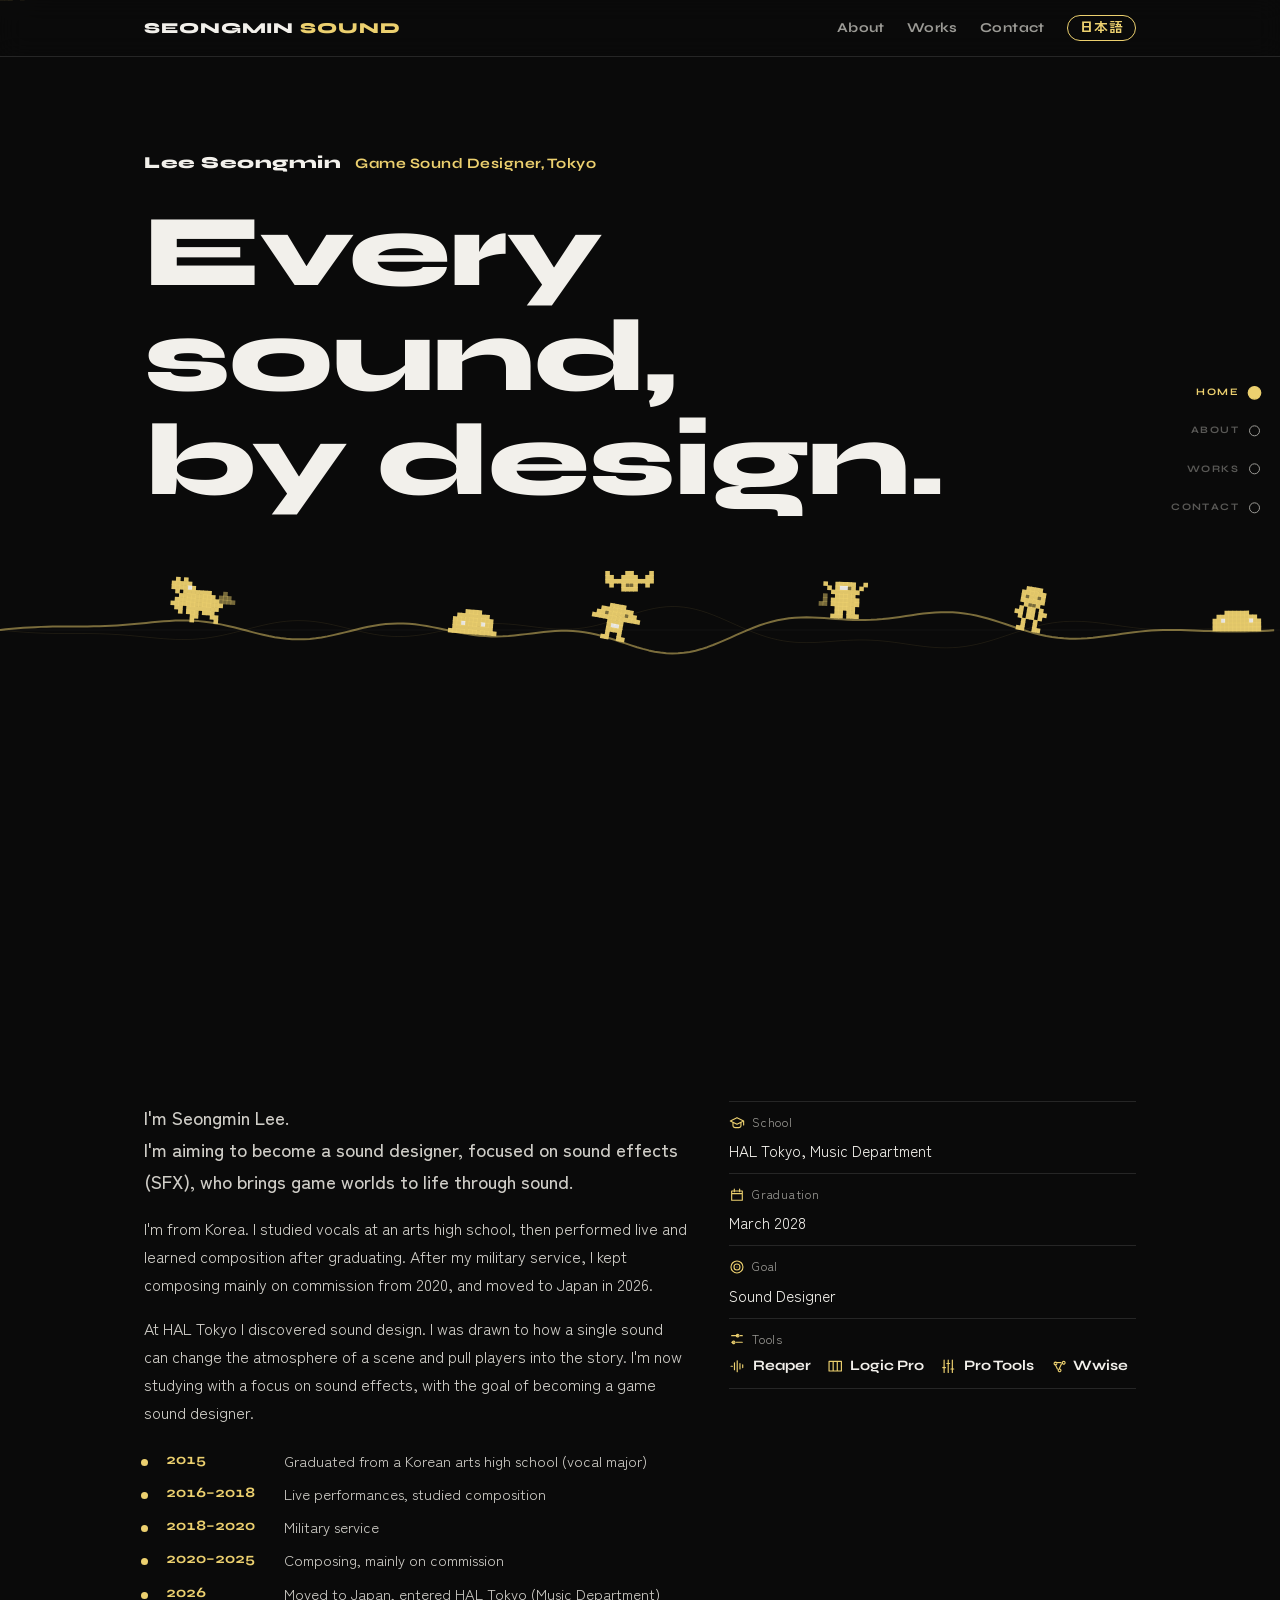
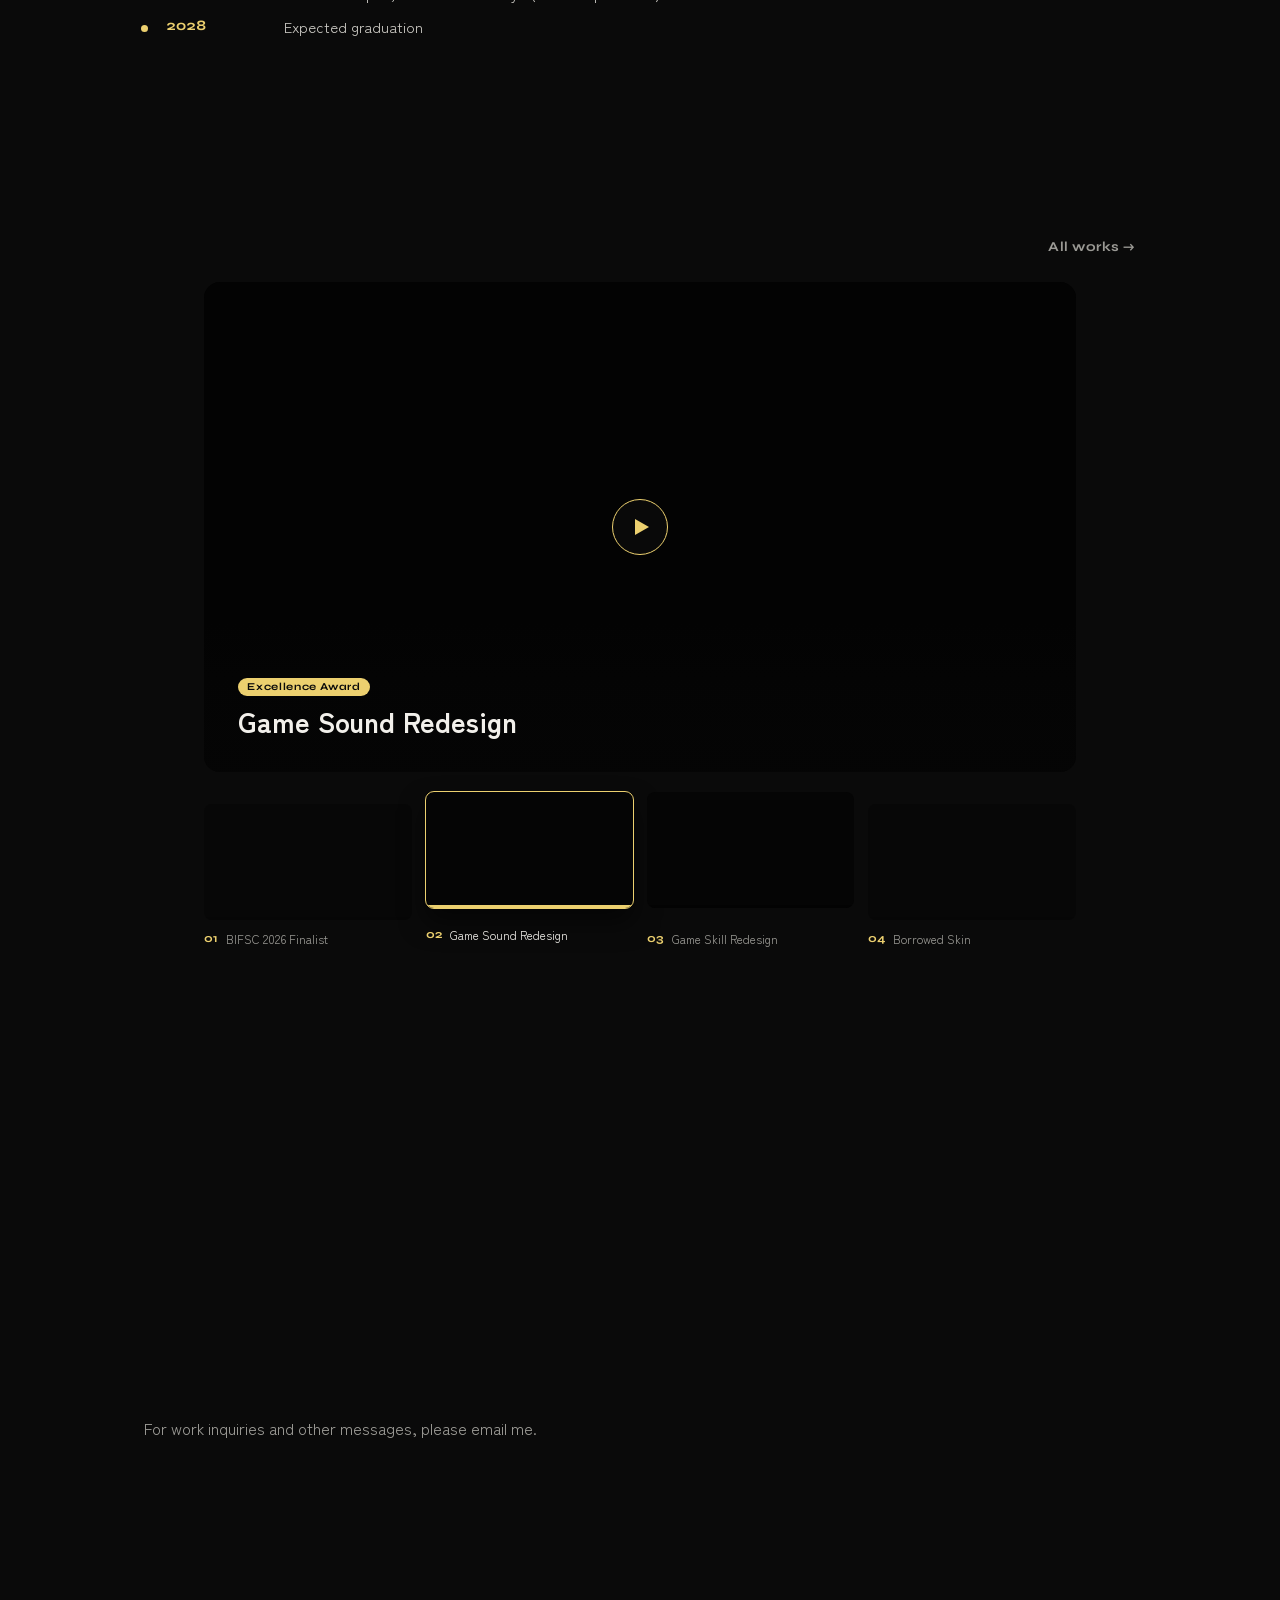
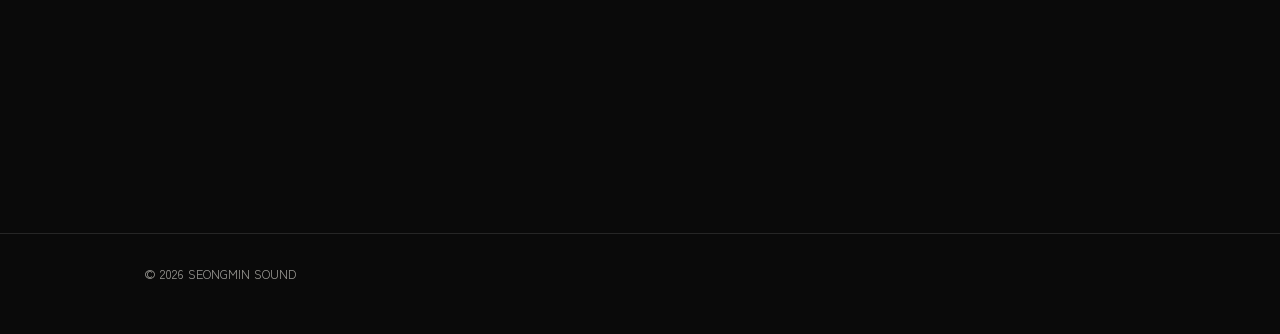
==== en/index.html @ e751c748 "Add production notes section to work popup (CAPCOM sample) Co-Authored-By: Claude Sonnet 5.5 <norepl" ====
<!DOCTYPE html>
<html lang="en">
<head>
  <meta charset="UTF-8">
  <meta name="viewport" content="width=device-width, initial-scale=1">
  <title>SEONGMIN SOUND | Game Sound Designer</title>
  <meta name="description" content="Portfolio of Seongmin Lee, an aspiring game sound designer in Tokyo. Sound design work centered on sound effects (SFX).">
  <meta name="theme-color" content="#0a0a0a">
  <link rel="canonical" href="https://somoks1.github.io/en/">
  <link rel="alternate" hreflang="ja" href="https://somoks1.github.io/">
  <link rel="alternate" hreflang="en" href="https://somoks1.github.io/en/">
  <meta property="og:type" content="website">
  <meta property="og:title" content="SEONGMIN SOUND | Game Sound Designer">
  <meta property="og:description" content="Every sound, by design. A portfolio of game sound design work centered on SFX.">
  <meta property="og:url" content="https://somoks1.github.io/en/">
  <link rel="icon" href="data:image/svg+xml,%3Csvg xmlns='http://www.w3.org/2000/svg' viewBox='0 0 32 32'%3E%3Crect width='32' height='32' rx='6' fill='%230a0a0a'/%3E%3Cpath d='M6 16h2M11 10v12M16 6v20M21 11v10M26 14v4' stroke='%23ecd06f' stroke-width='2.4' stroke-linecap='round'/%3E%3C/svg%3E">
  <link rel="preconnect" href="https://fonts.googleapis.com">
  <link rel="preconnect" href="https://fonts.gstatic.com" crossorigin>
  <link rel="stylesheet" href="https://fonts.googleapis.com/css2?family=Syne:wght@700;800&family=Zen+Kaku+Gothic+New:wght@400;500;700;900&display=swap">
  <link rel="stylesheet" href="../assets/css/style.css?v=20261013x">
</head>
<body>
  <canvas class="bg-wave" id="bg-wave" aria-hidden="true" style="position:fixed;top:0;left:0;width:100%;height:100%;z-index:0;pointer-events:none"></canvas>
  <header class="site-header">
    <div class="wrap header-inner">
      <a class="logo" href="#top">SEONGMIN <span>SOUND</span></a>
      <nav class="nav" aria-label="Main menu">
        <a href="#about">About</a>
        <a href="#works">Works</a>
        <a href="#contact">Contact</a>
        <a class="lang-switch" href="../" hreflang="ja" lang="ja">日本語</a>
      </nav>
    </div>
  </header>

  <main id="top">
    <section class="hero">
      <div class="wrap hero-inner">
        <p class="eyebrow">Lee Seongmin<span>Game Sound Designer, Tokyo</span></p>
        <h1 lang="en">Every sound,<br>by design.</h1>
      </div>
    </section>

    <div class="anchor" id="about"></div>
    <section class="section">
      <div class="wrap">
        <h2 class="section-title">About<span>Profile</span></h2>
        <div class="about">
          <div class="about-text">
            <p class="about-lead">I'm Seongmin Lee.<br>I'm aiming to become a sound designer, focused on sound effects (SFX), who brings game worlds to life through sound.</p>
            <p>I'm from Korea. I studied vocals at an arts high school, then performed live and learned composition after graduating. After my military service, I kept composing mainly on commission from 2020, and moved to Japan in 2026.</p>
            <p>At HAL Tokyo I discovered sound design. I was drawn to how a single sound can change the atmosphere of a scene and pull players into the story. I'm now studying with a focus on sound effects, with the goal of becoming a game sound designer.</p>
            <ol class="timeline" aria-label="Background">
              <li><span class="tl-year">2015</span><span class="tl-text">Graduated from a Korean arts high school (vocal major)</span></li>
              <li><span class="tl-year">2016–2018</span><span class="tl-text">Live performances, studied composition</span></li>
              <li><span class="tl-year">2018–2020</span><span class="tl-text">Military service</span></li>
              <li><span class="tl-year">2020–2025</span><span class="tl-text">Composing, mainly on commission</span></li>
              <li><span class="tl-year">2026</span><span class="tl-text">Moved to Japan, entered HAL Tokyo (Music Department)</span></li>
              <li><span class="tl-year">2028</span><span class="tl-text">Expected graduation</span></li>
            </ol>
          </div>
          <dl class="facts">
            <div><dt data-icon="school">School</dt><dd>HAL Tokyo, Music Department</dd></div>
            <div><dt data-icon="calendar">Graduation</dt><dd>March 2028</dd></div>
            <div><dt data-icon="goal">Goal</dt><dd>Sound Designer</dd></div>
            <div id="tools-row" hidden><dt data-icon="tools">Tools</dt><dd><ul class="tool-list" id="tool-list"></ul></dd></div>
          </dl>
        </div>
      </div>
    </section>

    <div class="anchor" id="works"></div>
    <section class="section">
      <div class="wrap">
        <div class="section-head">
          <h2 class="section-title">Works<span>Selected projects</span></h2>
          <a class="all-link" href="works/">All works <span aria-hidden="true">→</span></a>
        </div>
        <div class="grid" id="works-grid"></div>
        <noscript><p class="empty">Please enable JavaScript to view the works.</p></noscript>
      </div>
    </section>

    <div class="anchor" id="contact"></div>
    <section class="section">
      <div class="wrap">
        <h2 class="section-title">Contact<span>Get in touch</span></h2>
        <p class="contact-lead">For work inquiries and other messages, please email me.</p>
        <p class="contact-mail"><a id="contact-mail" href="mailto:leeseongmin1996@gmail.com">leeseongmin1996@gmail.com</a></p>
        <ul class="link-list" id="contact-links"></ul>
      </div>
    </section>
  </main>

  <footer class="site-footer">
    <div class="wrap">&copy; <span id="year">2026</span> SEONGMIN SOUND</div>
  </footer>

  <script src="../data/site.js?v=20261013x" defer></script>
  <script src="../data/works.js?v=20261013x" defer></script>
  <script src="../assets/js/wave-bg.js?v=20261013x" defer></script>
  <script src="../assets/js/main.js?v=20261013x" defer></script>
  <script src="../assets/js/pages.js?v=20261013x" defer></script>
</body>
</html>
---- assets/css/style.css ----
:root {
  --bg: #0a0a0a;
  --surface: #131313;
  --surface-2: #1a1a1a;
  --line: #262626;
  --text: #f2f0eb;
  --muted: #9b9a95;
  --body: #cfcdc7;
  --accent: #ecd06f;
  --peak: #d14836;
  --radius: 6px;
  --maxw: 1040px;
  --font-body: "Zen Kaku Gothic New", -apple-system, BlinkMacSystemFont, "Hiragino Sans", "Hiragino Kaku Gothic ProN",
    "Yu Gothic", "Noto Sans JP", "Segoe UI", sans-serif;
  --font-display: "Syne", "Zen Kaku Gothic New", -apple-system, "Hiragino Sans", "Yu Gothic", sans-serif;
}

* { box-sizing: border-box; margin: 0; padding: 0; }

html { scroll-behavior: smooth; scroll-padding-top: 56px; }

body {
  background: var(--bg);
  color: var(--text);
  font-family: var(--font-body);
  font-weight: 400;
  line-height: 1.85;
  -webkit-font-smoothing: antialiased;
}

/* 日本語の改行: 文節(<wbr>)の位置でだけ折り返し、単語の途中で切れないようにする */
main p, main dd, main dt, main li, main h2 { word-break: keep-all; overflow-wrap: anywhere; line-break: strict; text-wrap: pretty; }
/* JSで後から入る作品・受賞の文章は、対応ブラウザでは文節単位で自動改行 */
.card-desc, .card-title, .card-meta, .modal-text, .modal-title, .award-title, .award-detail, .modal-facts dd { word-break: normal; word-break: auto-phrase; }

a { color: var(--accent); text-decoration: none; }
a:hover { text-decoration: underline; text-underline-offset: 4px; }
a:focus-visible, button:focus-visible { outline: 2px solid var(--accent); outline-offset: 3px; border-radius: 4px; }

.wrap { max-width: var(--maxw); margin: 0 auto; padding: 0 24px; }

/* ---------- Header ---------- */
.site-header {
  position: sticky; top: 0; z-index: 10;
  background: rgba(10, 10, 10, 0.8);
  backdrop-filter: blur(12px);
  -webkit-backdrop-filter: blur(12px);
  border-bottom: 1px solid var(--line);
}
.header-inner { display: flex; align-items: center; justify-content: space-between; flex-wrap: wrap; gap: 0 16px; min-height: 56px; padding-top: 6px; padding-bottom: 6px; }
.logo { white-space: nowrap; flex-shrink: 0; font-family: var(--font-display); color: var(--text); font-weight: 800; letter-spacing: 0.06em; font-size: 0.95rem; }
.logo span { color: var(--accent); }
.logo:hover { text-decoration: none; }
.nav { display: flex; gap: 22px; white-space: nowrap; }
.nav a { color: var(--muted); font-family: var(--font-display); font-weight: 700; font-size: 0.85rem; letter-spacing: 0.03em; }
.nav a:hover { color: var(--text); text-decoration: none; }

/* ---------- Hero ---------- */
/* 波形はページ全体の固定背景(assets/js/wave-bg.js)。前面のコンテンツは z-index で上に重ねる */
.bg-wave { position: fixed; inset: 0; width: 100%; height: 100%; display: block; z-index: 0; pointer-events: none; }
main, .site-footer { position: relative; z-index: 1; }
.hero { display: flex; flex-direction: column; min-height: calc(100svh - 56px); padding: clamp(48px, 10vh, 104px) 0 48px; }
.hero-inner { display: flex; flex-direction: column; flex: 1; width: 100%; }
.eyebrow {
  display: flex; flex-wrap: wrap; align-items: baseline; gap: 4px 14px;
  color: var(--text); font-family: var(--font-display); font-weight: 800; font-size: 1.05rem; letter-spacing: 0.03em; margin-bottom: 22px;
}
.eyebrow span { color: var(--accent); font-weight: 700; font-size: 0.9rem; }
.hero h1 {
  font-size: clamp(2.3rem, 7.2vw, 5rem); line-height: 1.22; font-weight: 900; letter-spacing: 0.01em;
}
.hero h1:lang(en) { font-family: var(--font-display); font-weight: 800; font-size: clamp(2.8rem, 9vw, 6.4rem); line-height: 1.02; letter-spacing: -0.01em; }
.lead { color: var(--body); margin-top: 24px; max-width: 28em; font-size: 1.05rem; line-height: 1.9; }
.hero-actions { display: flex; flex-wrap: wrap; gap: 12px; margin-top: 40px; }
.btn {
  display: inline-flex; align-items: center; justify-content: center;
  font-weight: 700; font-size: 0.92rem; padding: 11px 24px; border-radius: 999px;
  color: var(--bg); background: var(--accent); border: 1px solid var(--accent);
  transition: background 0.15s, color 0.15s, border-color 0.15s;
}
.btn:hover { text-decoration: none; background: #f4dd8f; border-color: #f4dd8f; }
.btn-ghost { color: var(--text); background: transparent; border-color: var(--line); }
.btn-ghost:hover { background: transparent; color: var(--accent); border-color: var(--accent); }
.status { margin-top: auto; padding-top: 40px; color: var(--muted); font-size: 0.82rem; display: flex; align-items: center; gap: 10px; }
.status::before { content: ""; width: 7px; height: 7px; border-radius: 50%; background: var(--accent); box-shadow: 0 0 0 4px rgba(236, 208, 111, 0.15); flex-shrink: 0; margin-left: 4px; }

/* ---------- Sections ---------- */
.section {
  position: relative; overflow: clip;
  min-height: calc(100svh - 56px); display: flex; flex-direction: column; justify-content: center;
  padding: clamp(72px, 10vh, 112px) 0 clamp(48px, 8vh, 88px);
}
.section > .wrap { position: relative; z-index: 1; width: 100%; }
/* 各セクションの奥に浮かぶ巨大な輪郭文字(静止して置かれ、ページに入るときだけ現れる) */
.ghost {
  position: absolute; z-index: 0; top: clamp(8px, 4vh, 40px); right: -0.04em;
  font-family: var(--font-display); font-weight: 800; font-size: clamp(5.5rem, 20vw, 17rem); line-height: 0.85; letter-spacing: -0.02em;
  color: transparent; -webkit-text-stroke: 1px rgba(242, 240, 235, 0.09);
  white-space: nowrap; pointer-events: none; user-select: none;
}

/* ---------- セクション(枠・背景・影はなく、ひと続きのページとして流れる) ---------- */
.anchor { display: block; height: 0; }
.section-title {
  display: flex; align-items: baseline; gap: 14px;
  font-size: clamp(1.9rem, 4.6vw, 2.9rem); font-weight: 900; letter-spacing: 0.02em; line-height: 1.25; margin-bottom: clamp(32px, 5vw, 52px);
}
.section-title span { font-family: var(--font-display); font-size: 0.95rem; font-weight: 700; color: var(--accent); letter-spacing: 0.04em; }

.about { display: grid; gap: 48px; grid-template-columns: 1.35fr 1fr; align-items: start; }
.about-lead { font-size: 1.15rem; font-weight: 500; line-height: 1.9; }
.about-text p { color: var(--body); max-width: 34em; }
.about-text p + p { margin-top: 16px; }

.facts { border-top: 1px solid var(--line); }
.facts div { padding: 14px 0; border-bottom: 1px solid var(--line); }
.facts dt { display: flex; align-items: center; gap: 7px; color: var(--muted); font-size: 0.78rem; letter-spacing: 0.06em; }
.facts dd { margin-top: 2px; font-size: 0.95rem; }
.tool-list { list-style: none; display: flex; flex-wrap: wrap; gap: 4px 16px; margin-top: 2px; }
.tool-list li { display: inline-flex; align-items: center; gap: 7px; font-family: var(--font-display); font-weight: 700; font-size: 0.9rem; }

/* ---------- 経歴(About) ---------- */
.timeline { list-style: none; margin-top: 28px; padding-left: 0; }
.timeline li { position: relative; z-index: 1; display: grid; grid-template-columns: 6.6em 1fr; gap: 12px; padding: 7px 0 7px 22px; }
/* 点の中心(--dot)を縦線のまん中にそろえ、線は点から次の点までだけを結ぶ */
.timeline { --dot: calc(7px + 0.72em); }
.timeline li::before { content: ""; position: absolute; left: -3px; top: var(--dot); width: 7px; height: 7px; margin-top: -3.5px; border-radius: 50%; background: var(--accent); z-index: 1; }
.timeline li:not(:last-child)::after { content: ""; position: absolute; left: 0; width: 1px; top: var(--dot); bottom: calc(-1 * var(--dot)); background: var(--line); transform-origin: top; z-index: 0; }
.tl-year { font-family: var(--font-display); font-weight: 700; color: var(--accent); font-size: 0.9rem; white-space: nowrap; font-variant-numeric: tabular-nums; }
.tl-text { color: var(--body); font-size: 0.92rem; }

/* ---------- Awards (About の中に小さく) ---------- */
.award-mini { list-style: none; display: flex; flex-direction: column; gap: 10px; margin-top: 4px; }
.award-mini .award { display: flex; flex-direction: column; gap: 1px; }
.award-mini .award-title { font-size: 0.8rem; font-weight: 500; line-height: 1.55; color: var(--text); }
.award-mini .award-detail { font-size: 0.74rem; color: var(--muted); line-height: 1.5; }
.ext-link { display: inline-flex; vertical-align: -1px; margin-left: 2px; padding: 2px 3px; color: var(--accent); border-radius: 4px; transition: background 0.2s, color 0.2s; }
.ext-link:hover, .ext-link:focus-visible { background: rgba(236, 208, 111, 0.16); }

/* ---------- Works ---------- */
.filter { display: flex; flex-wrap: wrap; gap: 8px; margin-bottom: 24px; }
.filter:empty { display: none; }
.chip {
  background: transparent; color: var(--muted); border: 1px solid var(--line);
  border-radius: 999px; padding: 4px 14px; font-size: 0.8rem; cursor: pointer; font-family: inherit;
}
.chip:hover { color: var(--text); border-color: var(--muted); }
.chip.is-active { color: var(--bg); background: var(--accent); border-color: var(--accent); }

.grid { display: grid; gap: clamp(36px, 5vw, 56px) 28px; grid-template-columns: repeat(auto-fill, minmax(300px, 1fr)); }

/* 作品は枠で囲まず、サムネイルと文字をそのまま並べる */
.card { position: relative; background: none; border: 0; border-radius: 0; }
.thumb-frame { position: relative; isolation: isolate; border-radius: 14px; overflow: hidden; background: #050505; }
.card:hover .title-btn, .card:focus-within .title-btn { color: var(--accent); }
.card-body { padding: 18px 2px 6px; }
.card-meta { display: flex; flex-wrap: wrap; gap: 0 12px; color: var(--muted); font-size: 0.76rem; letter-spacing: 0.02em; }
.card-meta .year { font-family: var(--font-display); font-weight: 700; color: var(--accent); }
.card-title { font-size: 1.1rem; margin-top: 4px; font-weight: 700; line-height: 1.5; }
.card-desc {
  color: var(--muted); font-size: 0.88rem; margin-top: 8px; line-height: 1.75;
  display: -webkit-box; -webkit-line-clamp: 3; -webkit-box-orient: vertical; overflow: hidden;
}

/* 先頭の作品は大きく見せる */
@media (min-width: 900px) {
  .grid:not(.is-archive) > .card:first-child { grid-column: 1 / -1; display: grid; grid-template-columns: 1.55fr 1fr; gap: 0 clamp(28px, 4vw, 52px); align-items: center; }
  .grid:not(.is-archive) > .card:first-child .card-body { display: flex; flex-direction: column; justify-content: center; padding: 0; }
  .grid:not(.is-archive) > .card:first-child .thumb-frame { height: 100%; }
  .grid:not(.is-archive) > .card:first-child .card-title { font-size: 1.5rem; }
  .grid:not(.is-archive) > .card:first-child .card-desc { font-size: 0.95rem; -webkit-line-clamp: 4; }
  .grid:not(.is-archive) > .card:first-child .media { height: 100%; aspect-ratio: auto; min-height: 260px; }
}

.tags { display: flex; flex-wrap: wrap; gap: 6px; list-style: none; margin-top: 14px; }
.tags li { font-size: 0.72rem; color: var(--accent); border: 1px solid rgba(236, 208, 111, 0.32); border-radius: 999px; padding: 1px 10px; }

.media { display: block; width: 100%; aspect-ratio: 16 / 9; border: 0; background: #050505; }
.media-video {
  position: relative; cursor: pointer; padding: 0; overflow: hidden;
  background-size: cover; background-position: center;
}
.media-video::after { content: ""; position: absolute; inset: 0; background: rgba(0, 0, 0, 0.3); transition: background 0.2s; }
.media-video:hover::after { background: rgba(0, 0, 0, 0.1); }
.media-image::after { background: rgba(0, 0, 0, 0.12); }

/* カード内のサムネイルはゆっくりズーム、再生ボタンは黄色く光る */
/* サムネイルはホバーでゆっくりズーム */
.media-thumb { transition: scale 0.6s cubic-bezier(0.2, 0.8, 0.2, 1); }
.card:hover .media-thumb, .card:focus-within .media-thumb { scale: 1.06; }
.card:hover .play, .card:focus-within .play { background: var(--accent); transform: scale(1.08); }
.card:hover .play::before, .card:focus-within .play::before { border-left-color: var(--bg); }

.play {
  position: absolute; z-index: 1; top: 50%; left: 50%; width: 56px; height: 56px; margin: -28px 0 0 -28px;
  border-radius: 50%; background: rgba(10, 10, 10, 0.8); border: 1px solid var(--accent);
  transition: transform 0.35s cubic-bezier(0.2, 0.8, 0.2, 1), background 0.25s;
}
.play::before {
  content: ""; position: absolute; top: 50%; left: 50%; margin: -8px 0 0 -5px;
  border-style: solid; border-width: 8px 0 8px 14px; border-color: transparent transparent transparent var(--accent);
}
.media-empty { display: flex; align-items: center; justify-content: center; color: var(--muted); font-size: 0.85rem; letter-spacing: 0.1em; }

.empty { color: var(--muted); }

/* ---------- Card buttons ---------- */
.media-thumb { position: relative; overflow: hidden; cursor: pointer; padding: 0; font: inherit; }
.media-empty.media-thumb:hover { color: var(--text); }
.title-btn {
  background: none; border: 0; padding: 0; margin: 0;
  font: inherit; color: inherit; text-align: left; cursor: pointer;
}
.title-btn:hover { color: var(--accent); }
.more {
  display: inline-block; margin-top: 14px; background: none; border: 0; padding: 0;
  font: inherit; font-size: 0.82rem; color: var(--accent); cursor: pointer;
}
.more:hover { text-decoration: underline; text-underline-offset: 4px; }
.more { align-self: flex-start; text-align: left; }

/* ---------- Modal (作品の詳細ポップアップ) ---------- */
[hidden] { display: none !important; }
html.modal-open { overflow: hidden; }

.modal {
  width: min(960px, 94vw); max-width: none; max-height: 92vh;
  margin: auto; padding: 0; overflow: auto;
  border: 1px solid var(--line); border-radius: 8px;
  background: var(--surface); color: var(--text);
}
.modal::backdrop { background: rgba(0, 0, 0, 0.88); }
.modal[open] { animation: modal-in 0.18s ease-out; }
@keyframes modal-in { from { opacity: 0; transform: translateY(8px); } to { opacity: 1; transform: none; } }

.modal-panel { position: relative; }
.modal-close {
  position: absolute; top: 10px; right: 10px; z-index: 2;
  width: 38px; height: 38px; border-radius: 50%;
  border: 1px solid var(--line); background: rgba(10, 10, 10, 0.85);
  color: var(--text); font-size: 1.3rem; line-height: 1; cursor: pointer;
}
.modal-close:hover { border-color: var(--accent); color: var(--accent); }

.modal-media { aspect-ratio: 16 / 9; background: #000; }
.modal-media.is-audio { aspect-ratio: auto; height: 166px; }
.modal-frame { display: block; width: 100%; height: 100%; border: 0; }
.modal-image { display: block; width: 100%; height: 100%; object-fit: cover; }

.modal-body { padding: 24px 28px 32px; }
.modal-panel.no-media .modal-body { padding-top: 56px; }
.modal-title { font-size: 1.5rem; line-height: 1.4; margin-top: 4px; font-weight: 700; }
.modal-text { color: var(--body); margin-top: 14px; line-height: 1.9; }

.modal-facts { margin-top: 22px; border-top: 1px solid var(--line); }
.modal-facts > div {
  display: grid; grid-template-columns: 8em 1fr; gap: 12px;
  padding: 12px 0; border-bottom: 1px solid var(--line);
}
.modal-facts dt { color: var(--muted); font-size: 0.8rem; letter-spacing: 0.06em; }
.modal-facts dd { font-size: 0.92rem; }
.modal-facts .tags { margin-top: 0; }
.modal-body > .tags { margin-top: 18px; }
.modal-links { margin-top: 18px; display: flex; flex-wrap: wrap; gap: 16px; font-size: 0.9rem; }

@media (max-width: 720px) {
  .modal { width: 100vw; max-width: 100vw; max-height: 94vh; margin: auto 0 0; border-radius: 14px 14px 0 0; }
  .modal-body { padding: 18px 18px 26px; }
  .modal-facts > div { grid-template-columns: 1fr; gap: 2px; }
}
@media (prefers-reduced-motion: reduce) { .modal[open] { animation: none; } }

/* ---------- Contact ---------- */
.contact-lead { color: var(--muted); }
.contact-mail { font-family: var(--font-display); font-weight: 700; font-size: clamp(1.25rem, 4.6vw, 2.3rem); margin-top: 10px; word-break: break-all; line-height: 1.4; }
.contact-mail a { color: var(--text); background: linear-gradient(var(--accent), var(--accent)) 0 100% / 0 2px no-repeat; transition: background-size 0.25s, color 0.2s; }
.contact-mail a:hover { color: var(--accent); background-size: 100% 2px; text-decoration: none; }
.link-list { list-style: none; display: flex; flex-wrap: wrap; gap: 22px; margin-top: 24px; font-size: 0.92rem; }
.link-list:empty { display: none; }

.site-footer { background: var(--bg); border-top: 1px solid var(--line); padding: 28px 0 48px; color: var(--muted); font-size: 0.8rem; }

/* ---------- Responsive / a11y ---------- */
@media (max-width: 720px) {
  .wrap { padding: 0 18px; }
  .about { grid-template-columns: 1fr; gap: 32px; }
  .nav { gap: 14px; }
  .logo { font-size: 0.8rem; letter-spacing: 0.03em; }
  .nav a { font-size: 0.78rem; }
  .section { padding: 64px 0 24px; }
}

@media (prefers-reduced-motion: reduce) {
  html { scroll-behavior: auto; }
  .card, .media-video::after, .media-thumb, .play { transition: none; }
  .card:hover, .card:focus-within, .card:hover .media-thumb, .card:focus-within .media-thumb, .card:hover .play, .card:focus-within .play { transform: none; }
}

/* ---------- Language switch ---------- */
.nav a.lang-switch {
  color: var(--accent); border: 1px solid currentColor; border-radius: 999px;
  padding: 0 12px; line-height: 1.7;
}
.nav a.lang-switch:hover { color: var(--text); }

/* ---------- ページ送り(assets/js/pages.js) ---------- */
/* マウス・トラックパッド・キーボードでは、少しスクロールするだけで次(前)のページまで自動で滑って切り替わる(assets/js/pages.js)。
   画面より長いページ(作品)は、その中を自由にスクロールでき、端まで来ると次のページへ切り替わる。
   タッチ操作の端末(スマホ・タブレット)では吸着をやめて、指の動きどおりに普通にスクロールする
   (長いページで吸着すると、少しスワイプしても元の位置に引き戻されてしまうため) */

/* 右端のページ点(広い画面のみ) */
.pager { position: fixed; z-index: 9; right: 20px; top: 50%; transform: translateY(-50%); display: none; flex-direction: column; align-items: flex-end; gap: 16px; }
@media (min-width: 1100px) { .pager { display: flex; } }
.pager-dot {
  display: flex; align-items: center; gap: 10px; padding: 2px 0; cursor: pointer;
  background: none; border: 0; color: var(--muted); font: inherit;
}
.pager-label {
  font-family: var(--font-display); font-weight: 700; font-size: 0.62rem; letter-spacing: 0.14em; text-transform: uppercase;
  opacity: 0.55; transition: opacity 0.25s, color 0.25s;
}
.pager-dot::after {
  content: ""; flex: none; width: 9px; height: 9px; border-radius: 50%; border: 1px solid var(--muted);
  transition: background 0.25s, border-color 0.25s, transform 0.25s;
}
.pager-dot:hover .pager-label, .pager-dot.is-active .pager-label { opacity: 1; }
.pager-dot:hover::after { border-color: var(--accent); transform: scale(1.25); }
.pager-dot.is-active .pager-label { color: var(--accent); }
.pager-dot.is-active::after { background: var(--accent); border-color: var(--accent); transform: scale(1.25); }

/* 入場アニメーション: JSが動いたときだけ、ページに入るまで隠しておく。pg=浮かび上がる / pg-wipe=左から現れる */
.has-pages .pg { opacity: 0; transform: translateY(40px); }
.has-pages .in-view .pg {
  opacity: 1; transform: none;
  transition: opacity 0.45s ease, transform 0.65s cubic-bezier(0.16, 1, 0.3, 1);
  transition-delay: calc(var(--i, 0) * 55ms + 30ms);
}
.has-pages .pg-wipe { clip-path: inset(-0.2em 100% -0.2em 0); }
.has-pages .in-view .pg-wipe {
  clip-path: inset(-0.2em -0.2em -0.2em 0);
  transition: clip-path 0.7s cubic-bezier(0.77, 0, 0.18, 1);
  transition-delay: calc(var(--i, 0) * 55ms + 30ms);
}

/* ページごとの見せ場 */
/* Hero: 見出しが左から一気に現れる(上の .pg-wipe) */
/* About: 経歴の縦線が上から伸びる */
.has-pages .timeline li:not(:last-child)::after { transform: scaleY(0); }
.has-pages .in-view .timeline li:not(:last-child)::after { transform: scaleY(1); transition: transform 0.45s cubic-bezier(0.77, 0, 0.18, 1); transition-delay: calc(var(--i, 0) * 70ms + 150ms); }
/* Awards: 各行の下を金色の線がさっと走る */
/* Works: サムネイルが下から上へ幕を開けるように現れる */
.has-pages .thumb-frame { clip-path: inset(100% 0 0 0 round 14px); }
.has-pages .in-view .thumb-frame {
  clip-path: inset(0 0 0 0 round 14px);
  transition: clip-path 0.75s cubic-bezier(0.77, 0, 0.18, 1);
  transition-delay: calc(var(--i, 0) * 80ms + 100ms);
}
/* 背景の巨大文字: 右からすっと入って、そのまま静止 */
.has-pages .ghost { opacity: 0; transform: translateX(10vw); }
.has-pages .in-view .ghost { opacity: 1; transform: none; transition: opacity 0.9s ease 0.05s, transform 1s cubic-bezier(0.16, 1, 0.3, 1) 0.05s; }

@media (prefers-reduced-motion: reduce) { html { scroll-snap-type: none; } }


/* ---------- 作品ショーケース(大きなサムネイルが順番に切り替わる) ---------- */
.showcase { --sc-w: min(100%, calc((100svh - 410px) * 16 / 9)); --sc-ms: 6000ms; display: block; }
.showcase-stage { margin-inline: auto; position: relative; isolation: isolate; width: max(var(--sc-w), min(100%, 360px)); aspect-ratio: 16 / 9; border-radius: 16px; overflow: hidden; background: #050505; }
.showcase .slide {
  position: absolute; inset: 0; opacity: 0; visibility: hidden; transform: scale(1.04);
  transition: opacity 0.7s ease, transform 1.3s cubic-bezier(0.16, 1, 0.3, 1), visibility 0s linear 0.7s;
}
.showcase .slide.is-active { opacity: 1; visibility: visible; transform: none; z-index: 1; transition-delay: 0s; }
.showcase .slide .media { height: 100%; aspect-ratio: auto; }
.showcase .caption {
  position: absolute; z-index: 2; left: 0; right: 0; bottom: 0; pointer-events: none;
  padding: 56px clamp(18px, 3vw, 34px) clamp(18px, 2.6vw, 30px);
  background: linear-gradient(to top, rgba(5, 5, 5, 0.9), rgba(5, 5, 5, 0.6) 55%, transparent);
}
.showcase .caption .title-btn, .showcase .caption a { pointer-events: auto; }
.showcase .caption .card-title { font-size: clamp(1.2rem, 2.3vw, 1.75rem); }
.showcase .caption .card-desc { max-width: 44em; -webkit-line-clamp: 2; color: #c9c7c1; }
.showcase .caption > * { opacity: 0; transform: translateY(14px); transition: opacity 0.5s ease, transform 0.7s cubic-bezier(0.16, 1, 0.3, 1); }
.showcase .slide.is-active .caption > * { opacity: 1; transform: none; transition-delay: calc(0.25s + var(--k, 0) * 70ms); }
.showcase .caption > :nth-child(2) { --k: 1; }
.showcase .caption > :nth-child(3) { --k: 2; }
.showcase .slide .play { z-index: 1; }
.showcase .slide:hover .media-thumb { scale: 1.03; }
.showcase .slide:hover .play { background: var(--accent); transform: scale(1.08); }
.showcase .slide:hover .play::before { border-left-color: var(--bg); }

.sc-arrow {
  position: absolute; z-index: 3; top: 50%; width: 44px; height: 44px; margin-top: -22px; padding: 0 0 3px; border-radius: 50%;
  background: rgba(10, 10, 10, 0.62); border: 1px solid rgba(255, 255, 255, 0.2); color: var(--text);
  font-size: 1.5rem; line-height: 1; cursor: pointer; opacity: 0; transition: opacity 0.25s, background 0.2s, color 0.2s;
}
.sc-prev { left: 14px; }
.sc-next { right: 14px; }
.showcase-stage:hover .sc-arrow, .showcase-stage:focus-within .sc-arrow { opacity: 1; }
.sc-arrow:hover { background: var(--accent); color: var(--bg); }
@media (hover: none) { .sc-arrow { opacity: 0.85; } }

.showcase-nav { margin-inline: auto; display: flex; gap: 14px; width: max(var(--sc-w), min(100%, 560px)); margin-top: 26px; padding-top: 12px; }
.sc-tab { flex: 1 1 0; min-width: 0; padding: 0; background: none; border: 0; text-align: left; color: var(--muted); cursor: pointer; font: inherit; }
.sc-th {
  position: relative; display: block; aspect-ratio: 16 / 9; border-radius: 8px; overflow: hidden;
  background: #050505 center / cover no-repeat; opacity: 0.5; outline: 1px solid transparent; outline-offset: 0;
  transition: transform 0.5s cubic-bezier(0.16, 1, 0.3, 1), opacity 0.3s, outline-color 0.3s, box-shadow 0.5s;
}
.sc-th.is-empty { display: grid; place-items: center; color: var(--muted); font-size: 0.9rem; }
.sc-tab:hover .sc-th { opacity: 0.85; }
.sc-tab.is-active .sc-th { opacity: 1; transform: translateY(-12px); outline-color: var(--accent); box-shadow: 0 14px 26px rgba(0, 0, 0, 0.55); }
.sc-label { display: flex; gap: 8px; margin-top: 8px; font-size: 0.74rem; white-space: nowrap; transition: transform 0.5s cubic-bezier(0.16, 1, 0.3, 1); }
.sc-tab.is-active .sc-label { transform: translateY(-4px); }
.sc-num { flex: none; font-family: var(--font-display); font-weight: 700; color: var(--accent); }
.sc-name { overflow: hidden; text-overflow: ellipsis; transition: color 0.2s; }
.sc-tab:hover .sc-name, .sc-tab.is-active .sc-name { color: var(--text); }
.sc-bar { position: absolute; left: 0; right: 0; bottom: 0; display: block; height: 3px; background: rgba(0, 0, 0, 0.45); }
.sc-bar i { display: block; height: 100%; background: var(--accent); transform: scaleX(0); transform-origin: left; }
.sc-tab.is-active .sc-bar i { animation: sc-fill var(--sc-ms) linear forwards; }
.showcase.is-paused .sc-tab.is-active .sc-bar i { animation-play-state: paused; }
@keyframes sc-fill { from { transform: scaleX(0); } to { transform: scaleX(1); } }
@media (max-width: 640px) {
  .sc-name { display: none; }
  .showcase-nav { gap: 8px; }
  .sc-th { border-radius: 6px; }
  .showcase .caption { padding-top: 48px; }
  .showcase .caption .card-desc, .showcase .caption .card-meta { display: none; }
  .sc-arrow { width: 38px; height: 38px; margin-top: -19px; }
}
@media (prefers-reduced-motion: reduce) {
  .showcase .slide, .showcase .caption > * { transition: none; }
  .sc-tab.is-active .sc-bar i { animation: none; transform: scaleX(1); }
}


/* ---------- 「全作品を見る」リンク / 全作品ページ ---------- */
.section-head { display: flex; flex-wrap: wrap; align-items: baseline; justify-content: space-between; gap: 8px 24px; margin-bottom: clamp(32px, 5vw, 52px); }
.section-head .section-title { margin-bottom: 0; }
.all-link { font-family: var(--font-display); font-weight: 700; font-size: 0.85rem; letter-spacing: 0.04em; color: var(--muted); white-space: nowrap; transition: color 0.2s; }
.all-link:hover { color: var(--accent); text-decoration: none; }
.all-link span { display: inline-block; transition: transform 0.25s; }
.all-link:hover span { transform: translateX(4px); }
.archive { justify-content: flex-start; }
.back-link { display: inline-block; margin-bottom: 20px; font-size: 0.82rem; color: var(--muted); }
.back-link:hover { color: var(--accent); text-decoration: none; }

/* ノートPC(高さの低い画面)では、1ページに収まるよう余白を詰める */
@media (max-height: 940px) and (min-width: 900px) {
  .section { padding-top: 52px; padding-bottom: 34px; }
  .section-title, .section-head { margin-bottom: 22px; }
  .section-head .section-title { margin-bottom: 0; }
  .about { gap: 36px; }
  .facts div { padding: 9px 0; }
  .timeline { margin-top: 18px; }
  .timeline li { padding-top: 3px; padding-bottom: 3px; }
  .about-text p { line-height: 1.75; }
  .about-lead { margin-bottom: 10px; }
  .showcase-nav { margin-top: 20px; }
}


/* ---------- 受賞などの小さな印 ---------- */
.badge {
  display: inline-block; font-family: var(--font-display); font-weight: 700; font-size: 0.66rem; letter-spacing: 0.06em;
  line-height: 1; color: var(--bg); background: var(--accent); border-radius: 999px; padding: 4px 9px 3px;
}
.badge-on { position: absolute; z-index: 2; top: 10px; left: 10px; box-shadow: 0 4px 14px rgba(0, 0, 0, 0.45); }
.card-meta .badge { align-self: center; }

/* ---------- 全作品ページ: サムネイル・タイトル・年だけの小さなカード ---------- */
.grid.is-archive { grid-template-columns: repeat(auto-fill, minmax(210px, 1fr)); gap: 30px 22px; }
.mini { position: relative; }
.mini .thumb-frame { border-radius: 10px; }
.mini .play { width: 40px; height: 40px; margin: -20px 0 0 -20px; }
.mini .play::before { margin: -6px 0 0 -4px; border-width: 6px 0 6px 10px; }
.mini:hover .media-thumb, .mini:focus-within .media-thumb { scale: 1.06; }
.mini:hover .play, .mini:focus-within .play { background: var(--accent); transform: scale(1.08); }
.mini:hover .play::before, .mini:focus-within .play::before { border-left-color: var(--bg); }
.mini-body { padding: 12px 2px 0; }
.mini-title { font-size: 0.98rem; font-weight: 700; line-height: 1.45; }
.mini:hover .title-btn, .mini:focus-within .title-btn { color: var(--accent); }
.mini-meta { margin-top: 2px; font-family: var(--font-display); font-weight: 700; font-size: 0.74rem; color: var(--accent); }
.media-empty.media-thumb { font-size: 0.78rem; }
@media (max-width: 640px) {
  .grid.is-archive { grid-template-columns: repeat(2, minmax(0, 1fr)); gap: 24px 14px; }
  .mini-title { font-size: 0.88rem; }
}


/* ---------- 小さなアイコン ---------- */
.ic { display: inline-flex; flex: none; align-items: center; justify-content: center; width: 1.05em; height: 1.05em; color: var(--accent); vertical-align: -0.14em; }
.ic svg { width: 100%; height: 100%; fill: none; stroke: currentColor; stroke-width: 1.7; stroke-linecap: round; stroke-linejoin: round; }
.ic img { width: 100%; height: 100%; object-fit: contain; border-radius: 3px; }
.facts dt .ic { font-size: 0.95rem; }
.tool-list .ic { font-size: 0.98rem; }
.award-mini .award-title .ic { margin-right: 7px; font-size: 0.95em; }


/* ---------- 詳細ポップアップの「制作メモ」 ---------- */
.modal-notes { margin-top: 28px; padding-top: 22px; border-top: 1px solid var(--line); }
.modal-notes-title { font-family: var(--font-display); font-size: 0.78rem; font-weight: 800; letter-spacing: 0.14em; text-transform: uppercase; color: var(--accent); margin-bottom: 14px; }
.note + .note { margin-top: 20px; }
.note-heading { font-size: 0.95rem; font-weight: 700; line-height: 1.5; }
.note-text { margin-top: 6px; color: var(--body); font-size: 0.92rem; line-height: 1.85; }
.note-figure { margin: 12px 0 0; }
.note-figure img { display: block; width: 100%; height: auto; border-radius: 10px; background: #050505; }
.note-figure figcaption { margin-top: 6px; color: var(--muted); font-size: 0.76rem; }
.note-placeholder { display: grid; place-items: center; aspect-ratio: 16 / 9; border: 1px dashed rgba(236, 208, 111, 0.4); border-radius: 10px; color: var(--muted); font-size: 0.8rem; text-align: center; padding: 12px; }
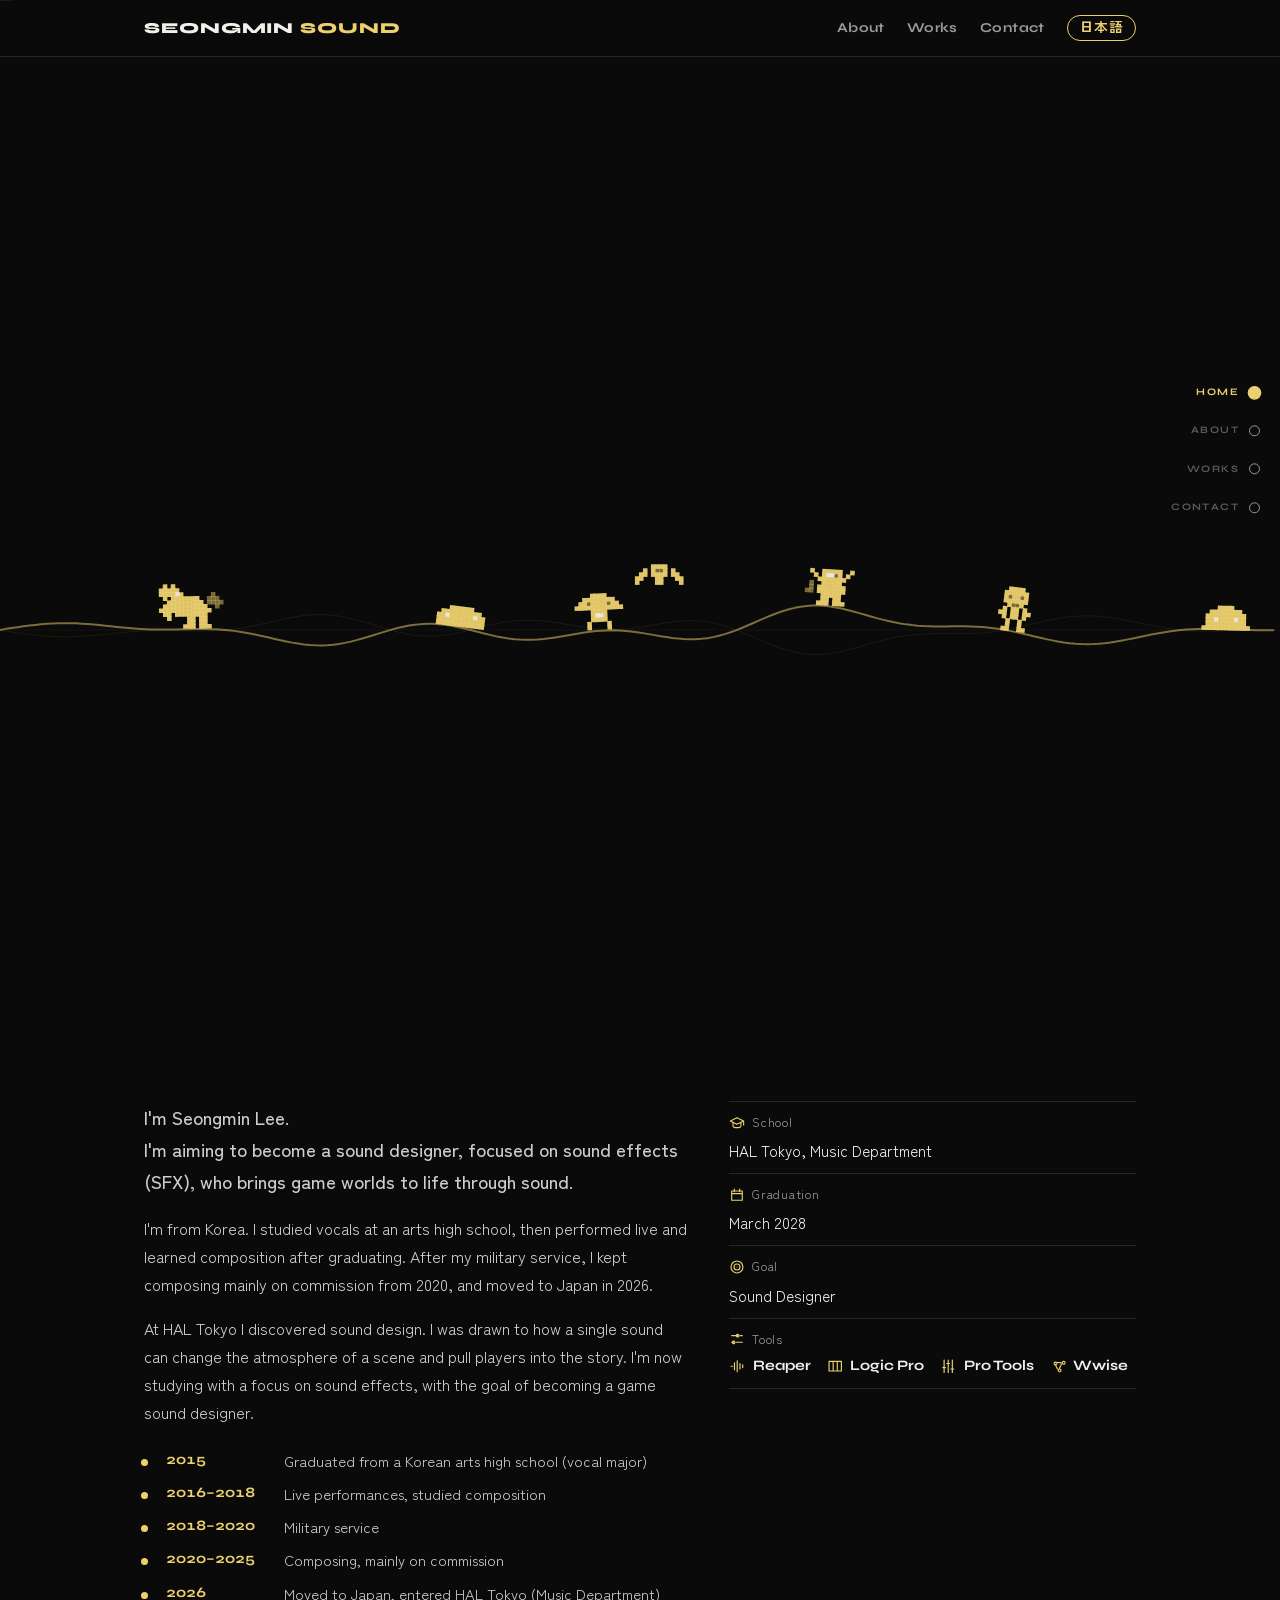
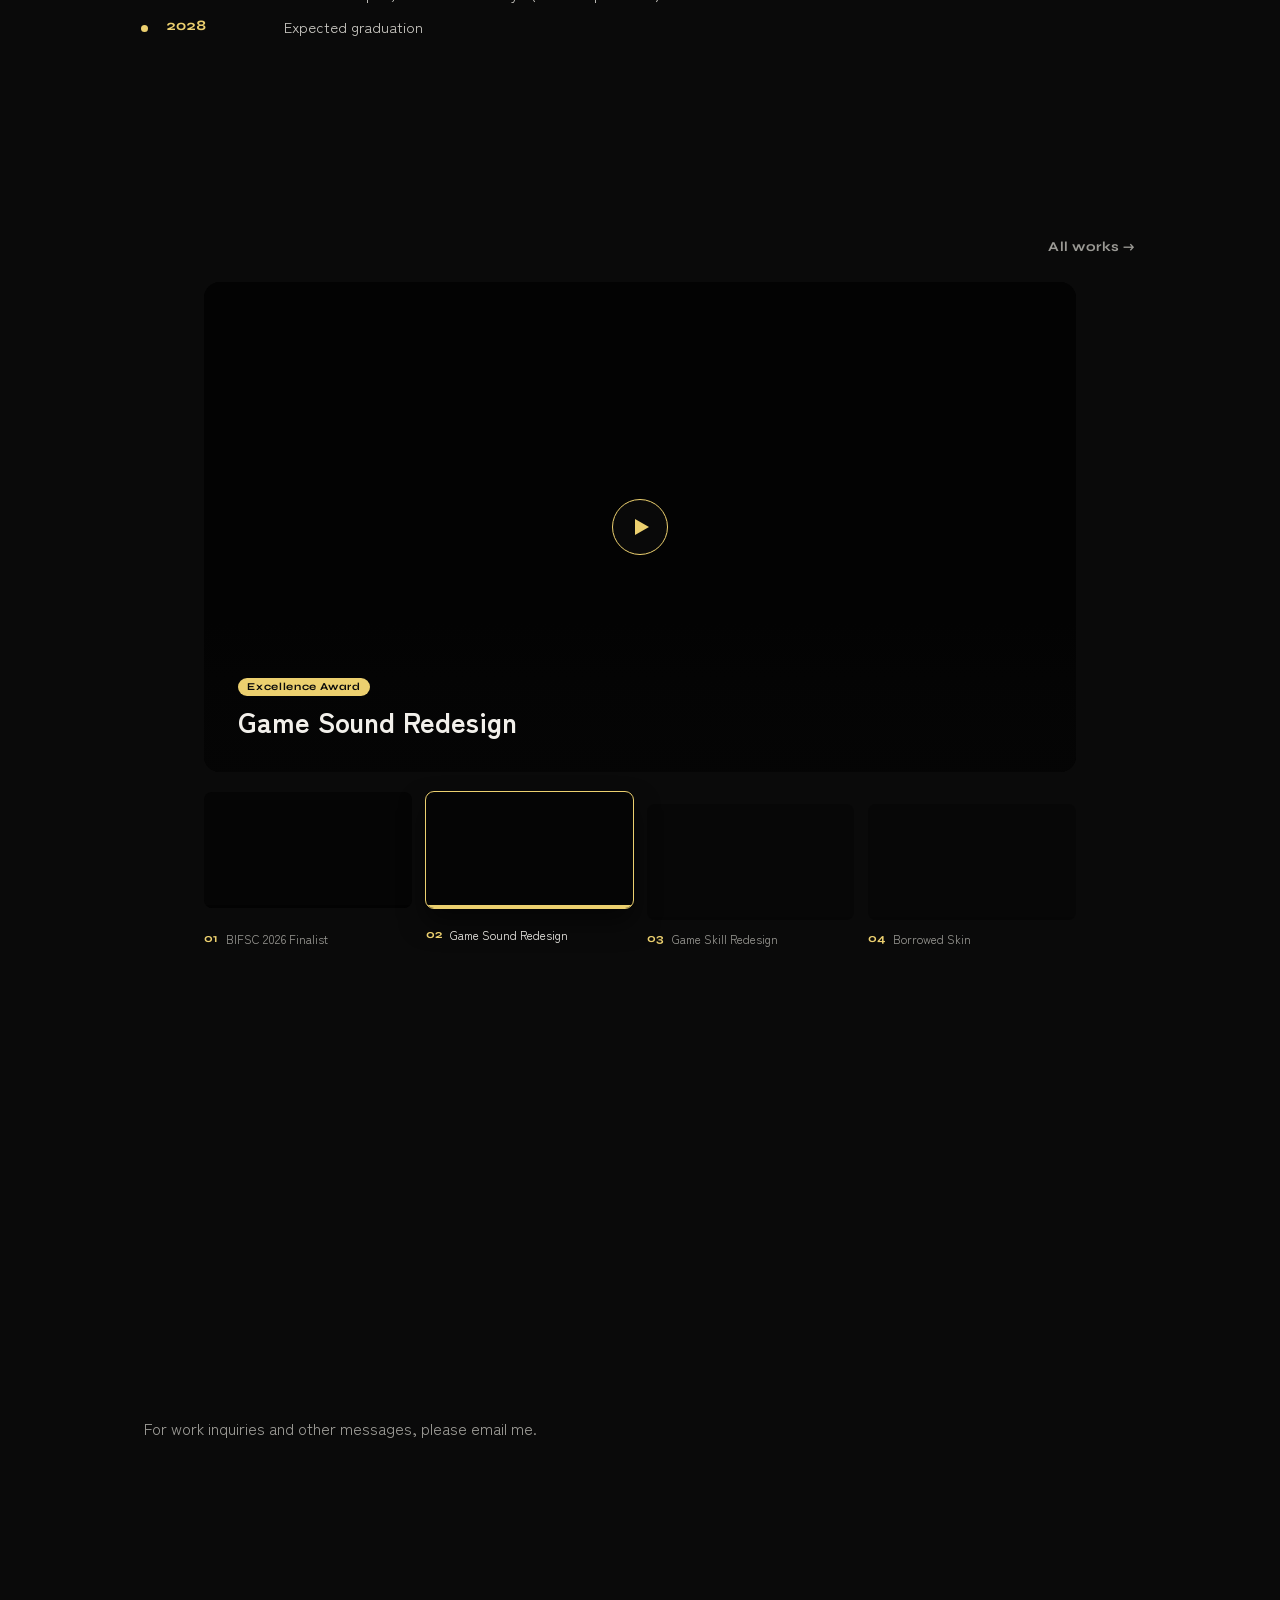
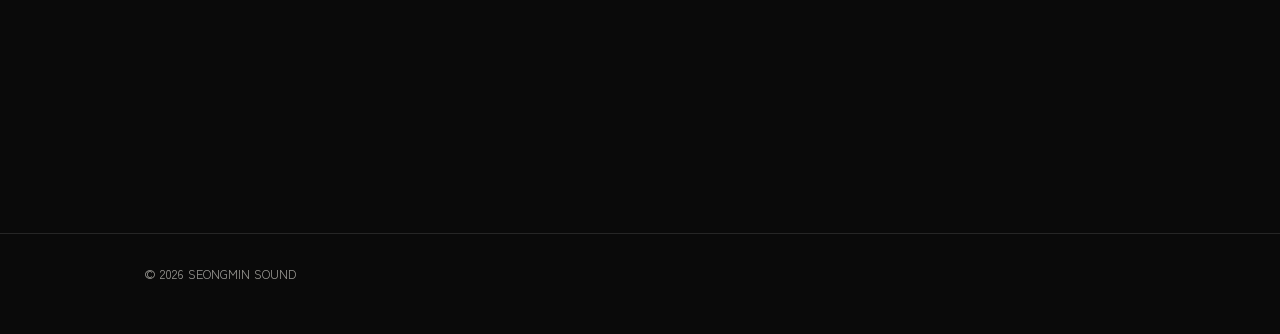
==== commit c0b2fe1e: "Production notes: two text-only sections (kodawari / improvements) Co-Authored-By: Claude Sonnet 5.5" ====
--- a/en/index.html
+++ b/en/index.html
@@ -17,7 +17,7 @@
   <link rel="preconnect" href="https://fonts.googleapis.com">
   <link rel="preconnect" href="https://fonts.gstatic.com" crossorigin>
   <link rel="stylesheet" href="https://fonts.googleapis.com/css2?family=Syne:wght@700;800&family=Zen+Kaku+Gothic+New:wght@400;500;700;900&display=swap">
-  <link rel="stylesheet" href="../assets/css/style.css?v=20261013x">
+  <link rel="stylesheet" href="../assets/css/style.css?v=20261013y">
 </head>
 <body>
   <canvas class="bg-wave" id="bg-wave" aria-hidden="true" style="position:fixed;top:0;left:0;width:100%;height:100%;z-index:0;pointer-events:none"></canvas>
@@ -96,10 +96,10 @@
     <div class="wrap">&copy; <span id="year">2026</span> SEONGMIN SOUND</div>
   </footer>
 
-  <script src="../data/site.js?v=20261013x" defer></script>
-  <script src="../data/works.js?v=20261013x" defer></script>
-  <script src="../assets/js/wave-bg.js?v=20261013x" defer></script>
-  <script src="../assets/js/main.js?v=20261013x" defer></script>
-  <script src="../assets/js/pages.js?v=20261013x" defer></script>
+  <script src="../data/site.js?v=20261013y" defer></script>
+  <script src="../data/works.js?v=20261013y" defer></script>
+  <script src="../assets/js/wave-bg.js?v=20261013y" defer></script>
+  <script src="../assets/js/main.js?v=20261013y" defer></script>
+  <script src="../assets/js/pages.js?v=20261013y" defer></script>
 </body>
 </html>
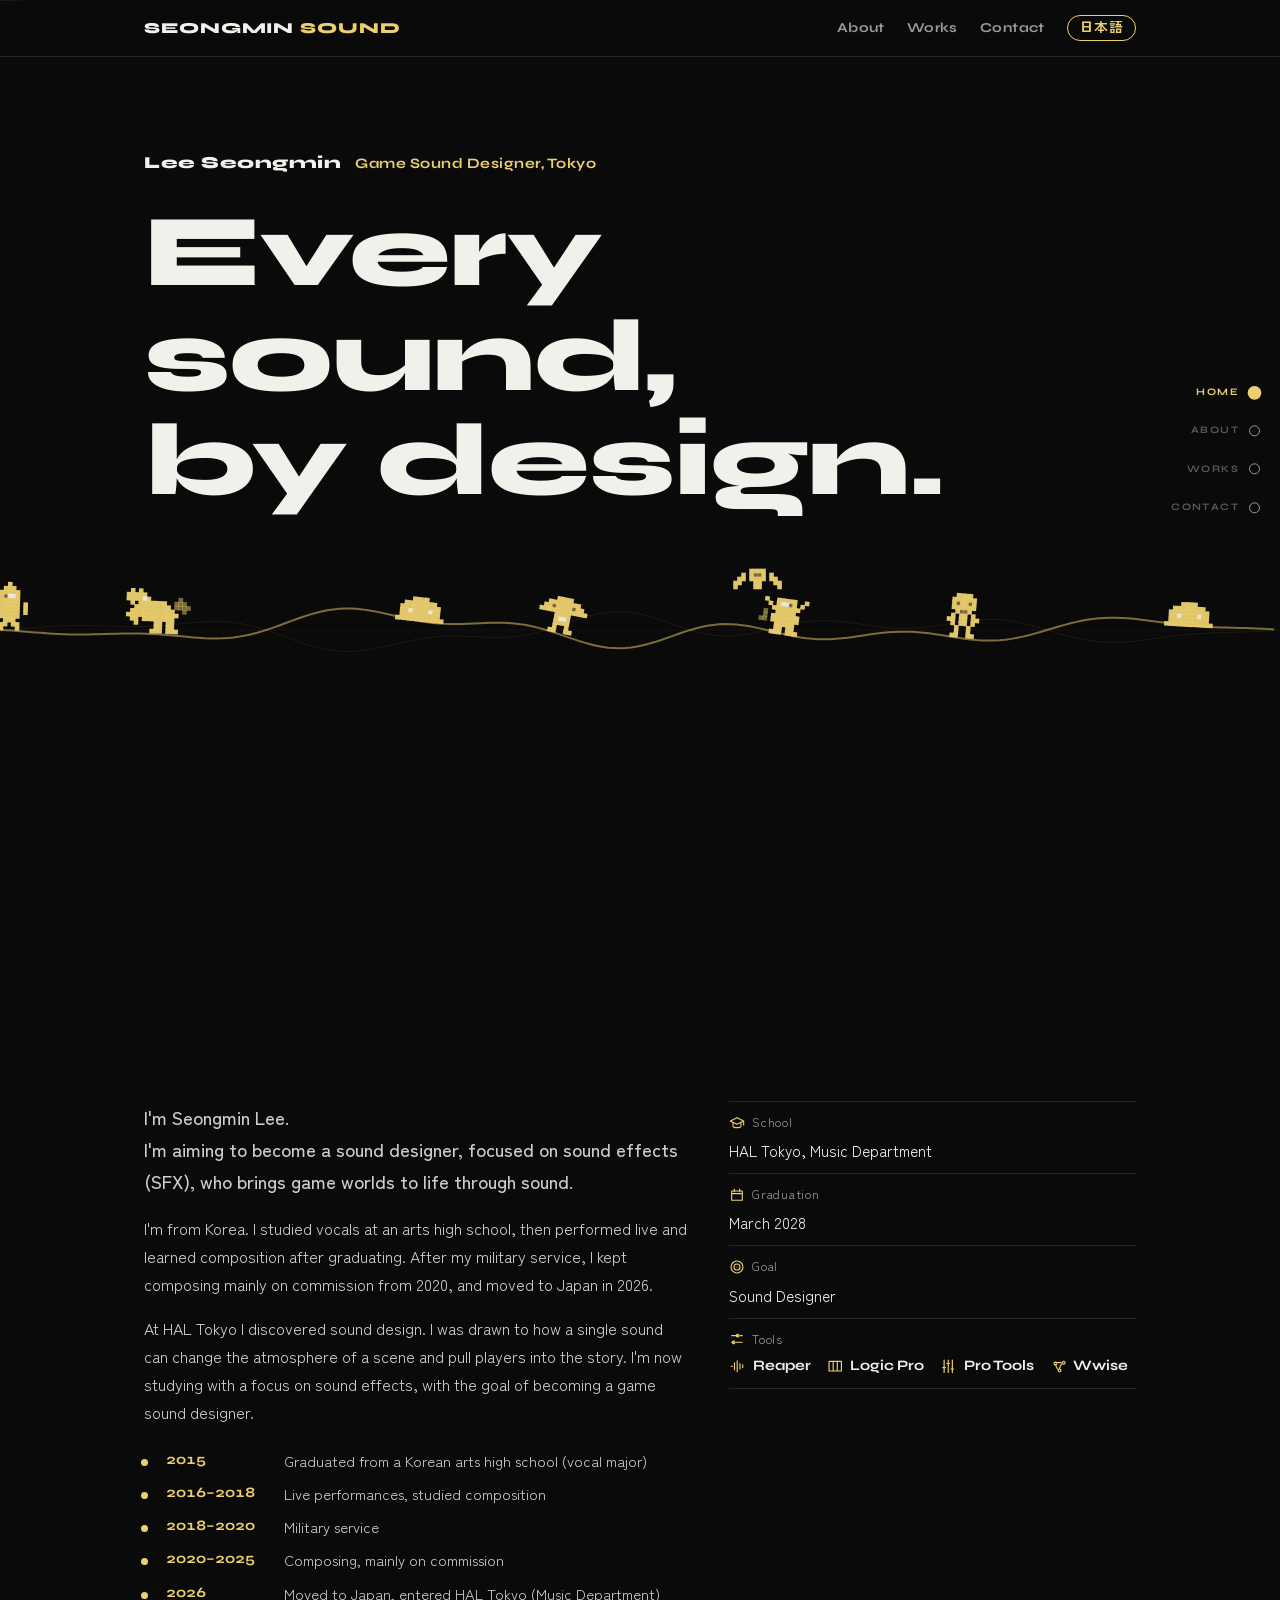
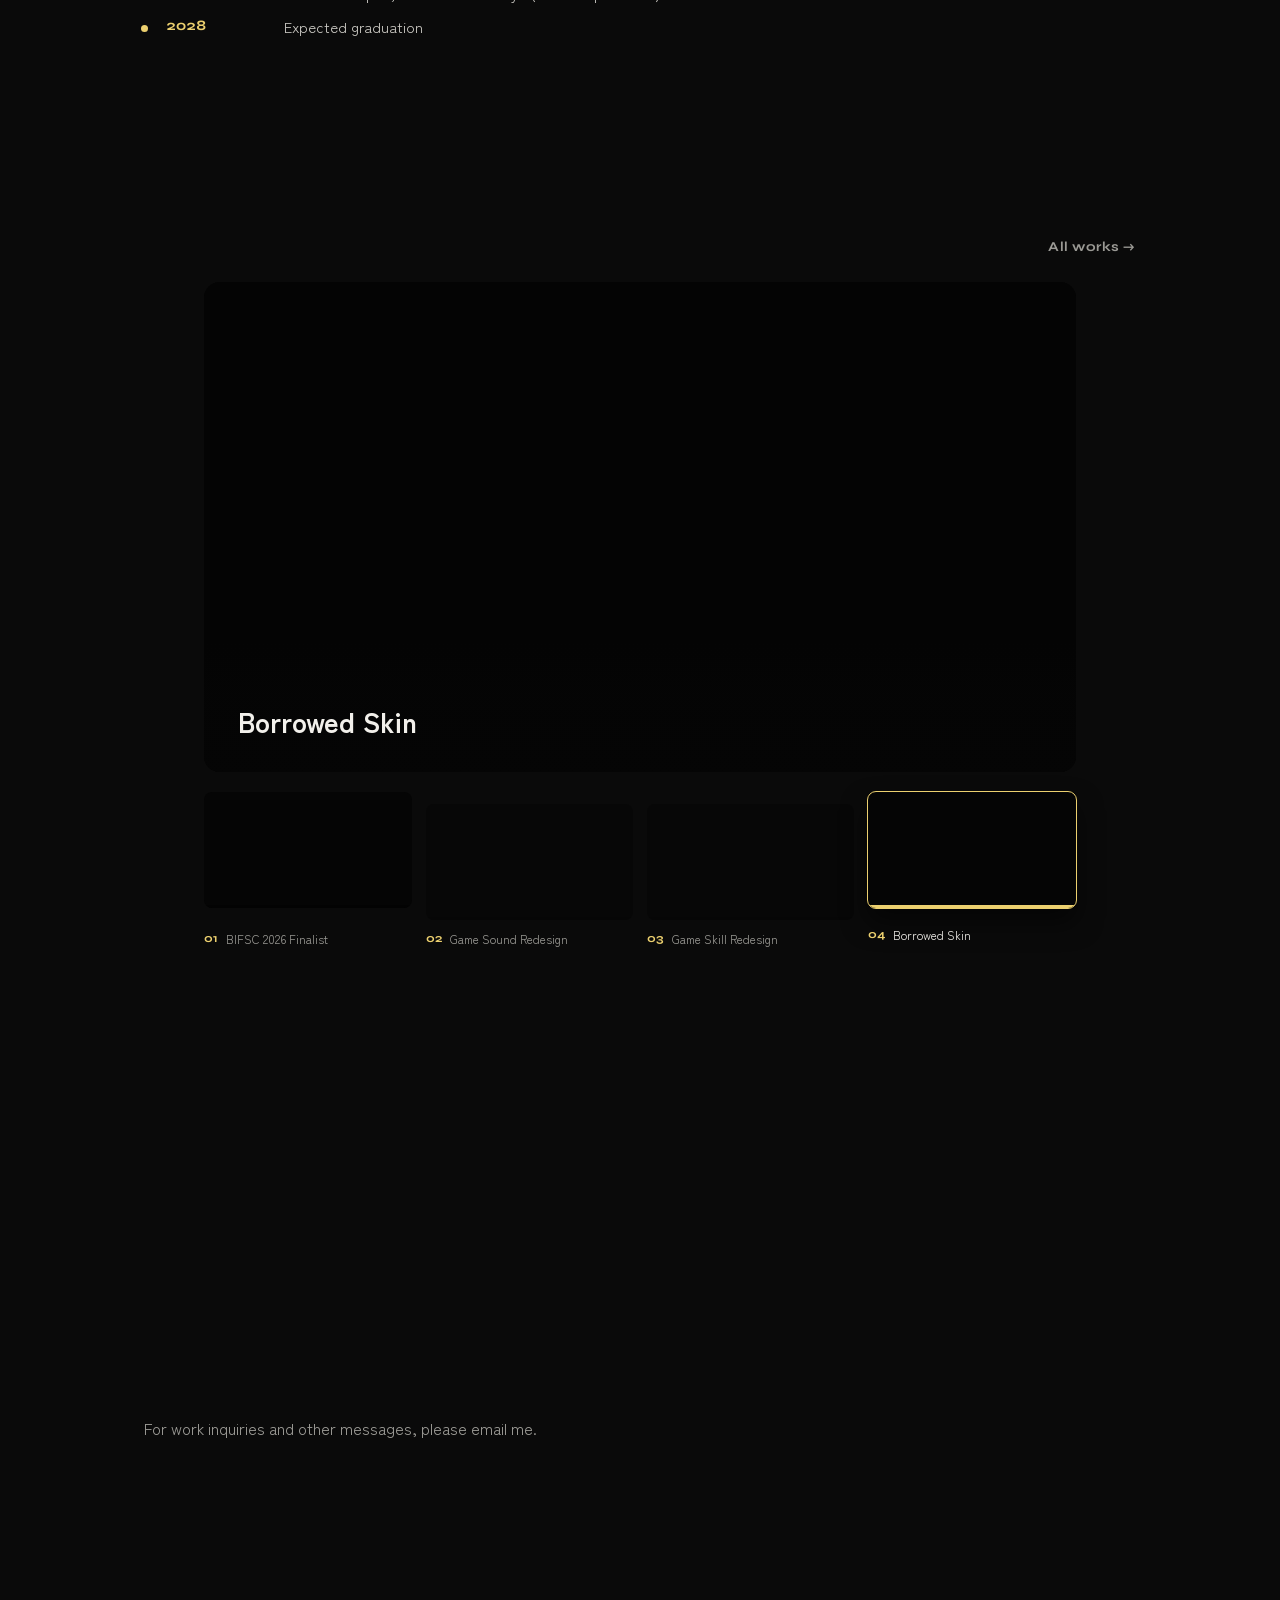
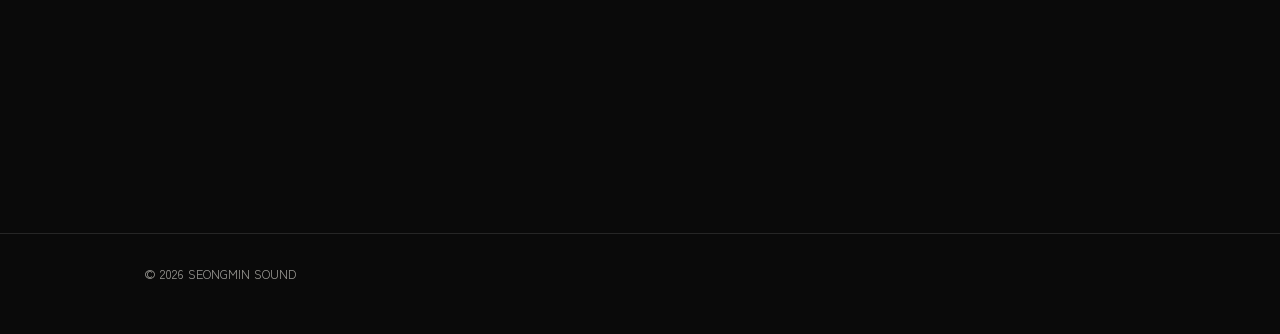
==== commit 5242fdfd: "Desktop popup: two-column layout with production notes beside the video Co-Authored-By: Claude Sonne" ====
--- a/en/index.html
+++ b/en/index.html
@@ -17,7 +17,7 @@
   <link rel="preconnect" href="https://fonts.googleapis.com">
   <link rel="preconnect" href="https://fonts.gstatic.com" crossorigin>
   <link rel="stylesheet" href="https://fonts.googleapis.com/css2?family=Syne:wght@700;800&family=Zen+Kaku+Gothic+New:wght@400;500;700;900&display=swap">
-  <link rel="stylesheet" href="../assets/css/style.css?v=20261013y">
+  <link rel="stylesheet" href="../assets/css/style.css?v=20261013za">
 </head>
 <body>
   <canvas class="bg-wave" id="bg-wave" aria-hidden="true" style="position:fixed;top:0;left:0;width:100%;height:100%;z-index:0;pointer-events:none"></canvas>
@@ -96,10 +96,10 @@
     <div class="wrap">&copy; <span id="year">2026</span> SEONGMIN SOUND</div>
   </footer>
 
-  <script src="../data/site.js?v=20261013y" defer></script>
-  <script src="../data/works.js?v=20261013y" defer></script>
-  <script src="../assets/js/wave-bg.js?v=20261013y" defer></script>
-  <script src="../assets/js/main.js?v=20261013y" defer></script>
-  <script src="../assets/js/pages.js?v=20261013y" defer></script>
+  <script src="../data/site.js?v=20261013za" defer></script>
+  <script src="../data/works.js?v=20261013za" defer></script>
+  <script src="../assets/js/wave-bg.js?v=20261013za" defer></script>
+  <script src="../assets/js/main.js?v=20261013za" defer></script>
+  <script src="../assets/js/pages.js?v=20261013za" defer></script>
 </body>
 </html>
--- a/assets/css/style.css
+++ b/assets/css/style.css
@@ -266,6 +266,7 @@
 @media (max-width: 720px) {
   .modal { width: 100vw; max-width: 100vw; max-height: 94vh; margin: auto 0 0; border-radius: 14px 14px 0 0; }
   .modal-body { padding: 18px 18px 26px; }
+  .modal-aside { padding: 20px 18px 28px; }
   .modal-facts > div { grid-template-columns: 1fr; gap: 2px; }
 }
 @media (prefers-reduced-motion: reduce) { .modal[open] { animation: none; } }
@@ -498,7 +499,15 @@
 
 
 /* ---------- 詳細ポップアップの「制作メモ」 ---------- */
-.modal-notes { margin-top: 28px; padding-top: 22px; border-top: 1px solid var(--line); }
+.modal-aside { padding: 22px 28px 30px; border-top: 1px solid var(--line); }
+.modal-aside[hidden] { display: none; }
+/* PC: 左に映像と情報、右に制作メモ。それぞれ別々にスクロールできる */
+@media (min-width: 900px) {
+  .modal:has(.has-notes) { width: min(1240px, 96vw); height: min(86vh, 760px); overflow: hidden; }
+  .modal-panel.has-notes { display: grid; grid-template-columns: minmax(0, 1.35fr) minmax(320px, 1fr); height: 100%; }
+  .modal-panel.has-notes .modal-main { overflow-y: auto; min-height: 0; }
+  .modal-panel.has-notes .modal-aside { overflow-y: auto; min-height: 0; border-top: 0; border-left: 1px solid var(--line); padding: 56px 28px 30px; background: rgba(255, 255, 255, 0.02); }
+}
 .modal-notes-title { font-family: var(--font-display); font-size: 0.78rem; font-weight: 800; letter-spacing: 0.14em; text-transform: uppercase; color: var(--accent); margin-bottom: 14px; }
 .note + .note { margin-top: 20px; }
 .note-heading { font-size: 0.95rem; font-weight: 700; line-height: 1.5; }
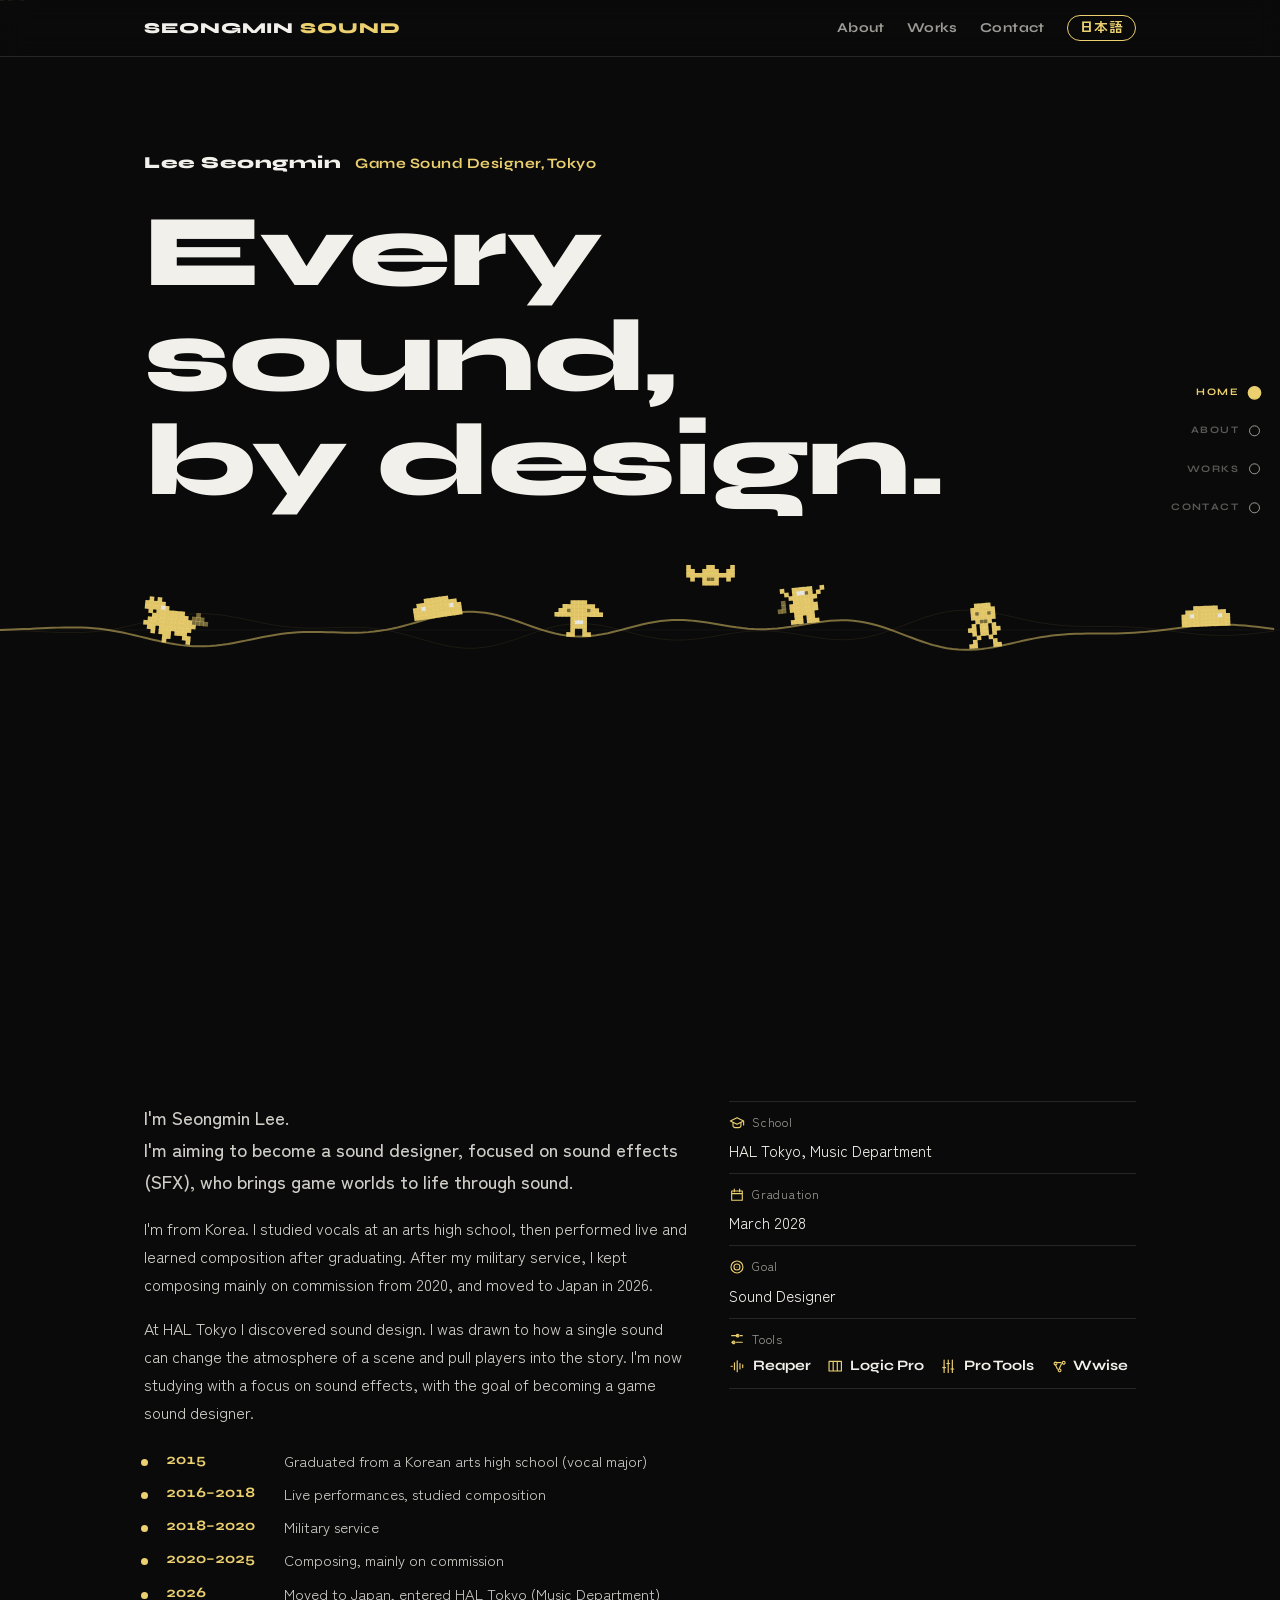
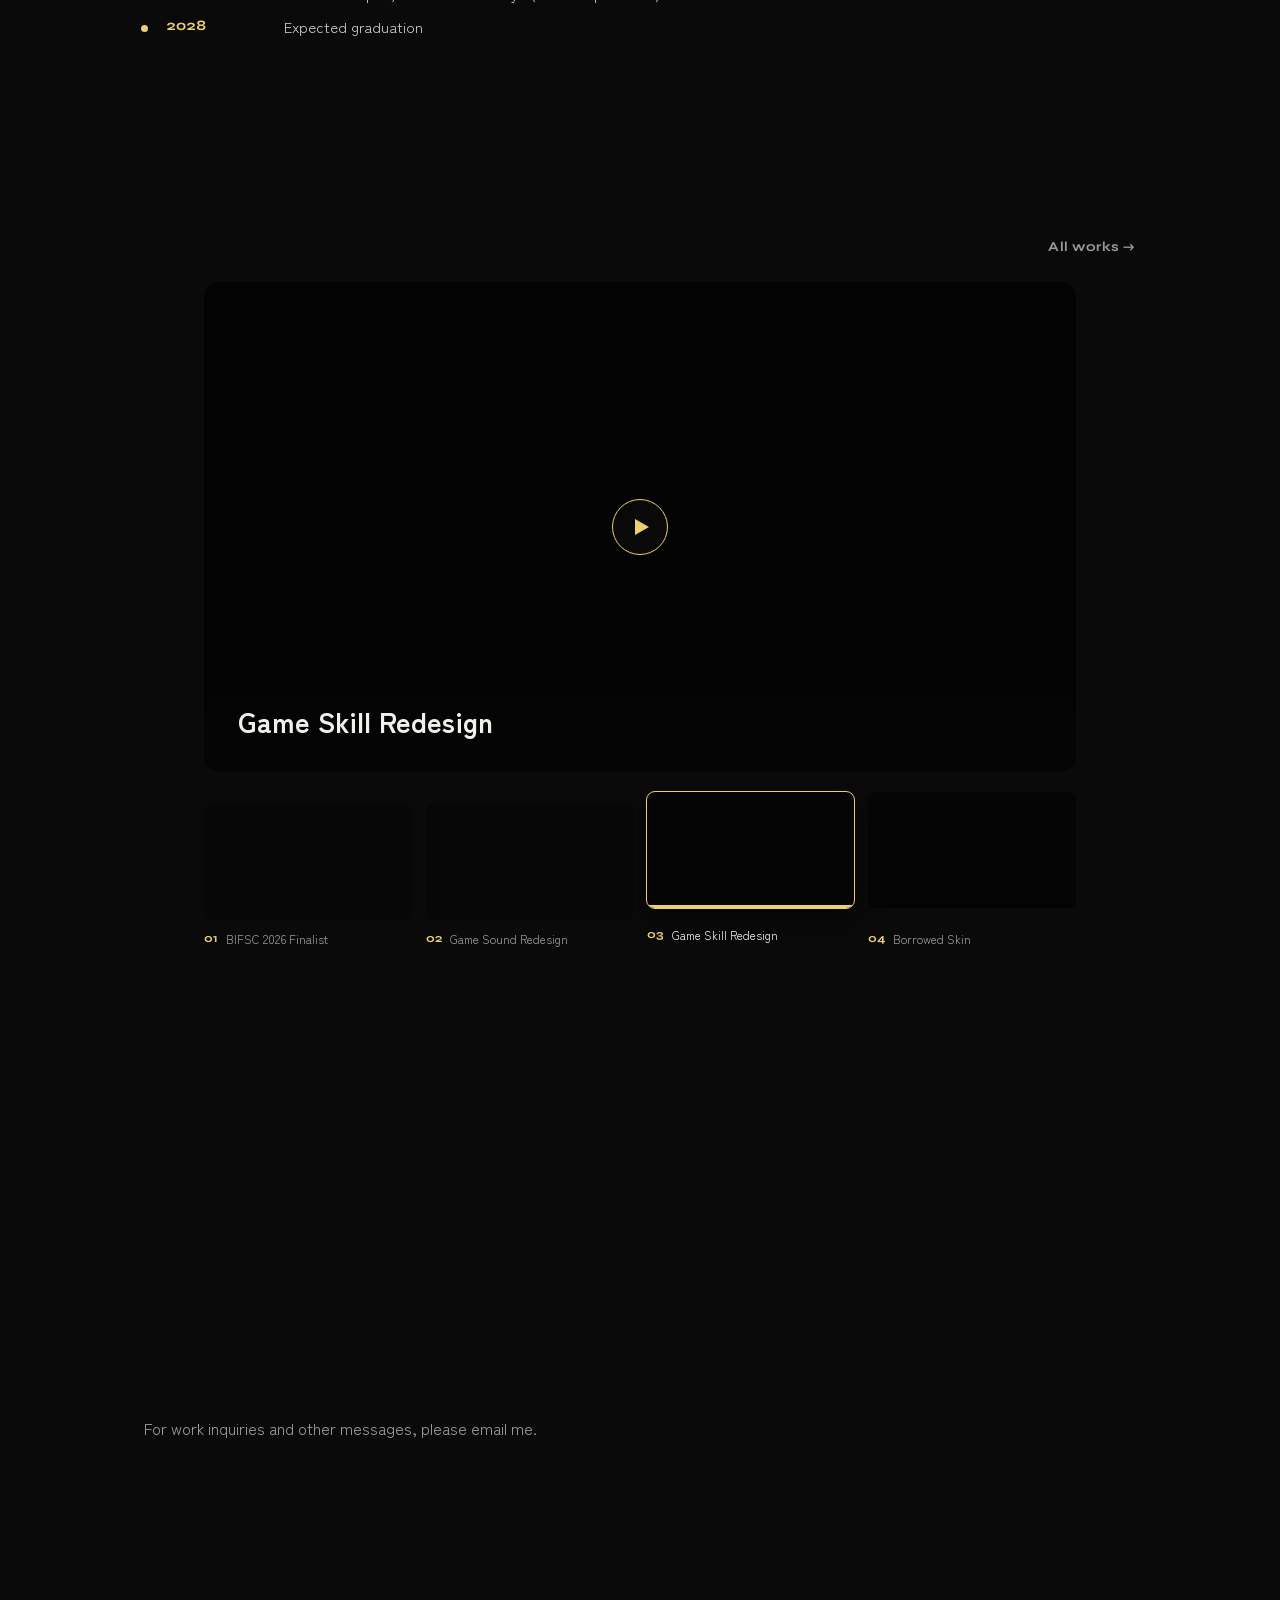
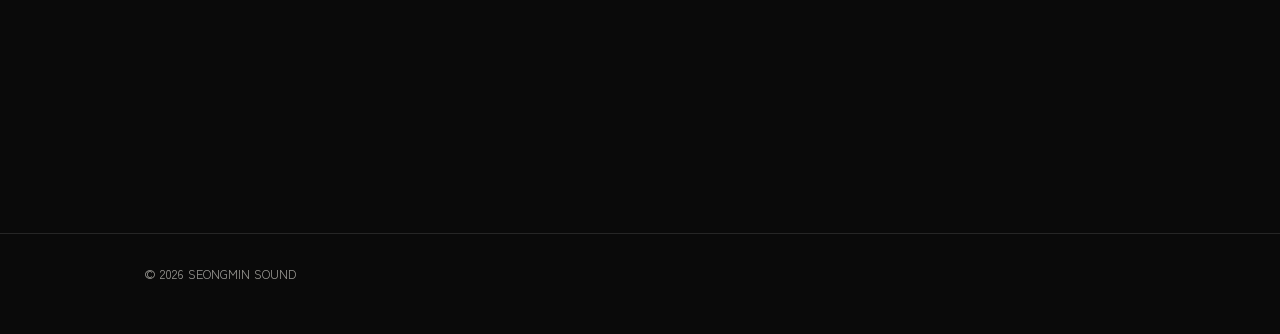
==== commit e8e27aab: "Add production notes to all works (Borrowed Skin: scope / process) Co-Authored-By: Claude Sonnet 5.5" ====
--- a/en/index.html
+++ b/en/index.html
@@ -17,7 +17,7 @@
   <link rel="preconnect" href="https://fonts.googleapis.com">
   <link rel="preconnect" href="https://fonts.gstatic.com" crossorigin>
   <link rel="stylesheet" href="https://fonts.googleapis.com/css2?family=Syne:wght@700;800&family=Zen+Kaku+Gothic+New:wght@400;500;700;900&display=swap">
-  <link rel="stylesheet" href="../assets/css/style.css?v=20261013za">
+  <link rel="stylesheet" href="../assets/css/style.css?v=20261013zb">
 </head>
 <body>
   <canvas class="bg-wave" id="bg-wave" aria-hidden="true" style="position:fixed;top:0;left:0;width:100%;height:100%;z-index:0;pointer-events:none"></canvas>
@@ -96,10 +96,10 @@
     <div class="wrap">&copy; <span id="year">2026</span> SEONGMIN SOUND</div>
   </footer>
 
-  <script src="../data/site.js?v=20261013za" defer></script>
-  <script src="../data/works.js?v=20261013za" defer></script>
-  <script src="../assets/js/wave-bg.js?v=20261013za" defer></script>
-  <script src="../assets/js/main.js?v=20261013za" defer></script>
-  <script src="../assets/js/pages.js?v=20261013za" defer></script>
+  <script src="../data/site.js?v=20261013zb" defer></script>
+  <script src="../data/works.js?v=20261013zb" defer></script>
+  <script src="../assets/js/wave-bg.js?v=20261013zb" defer></script>
+  <script src="../assets/js/main.js?v=20261013zb" defer></script>
+  <script src="../assets/js/pages.js?v=20261013zb" defer></script>
 </body>
 </html>
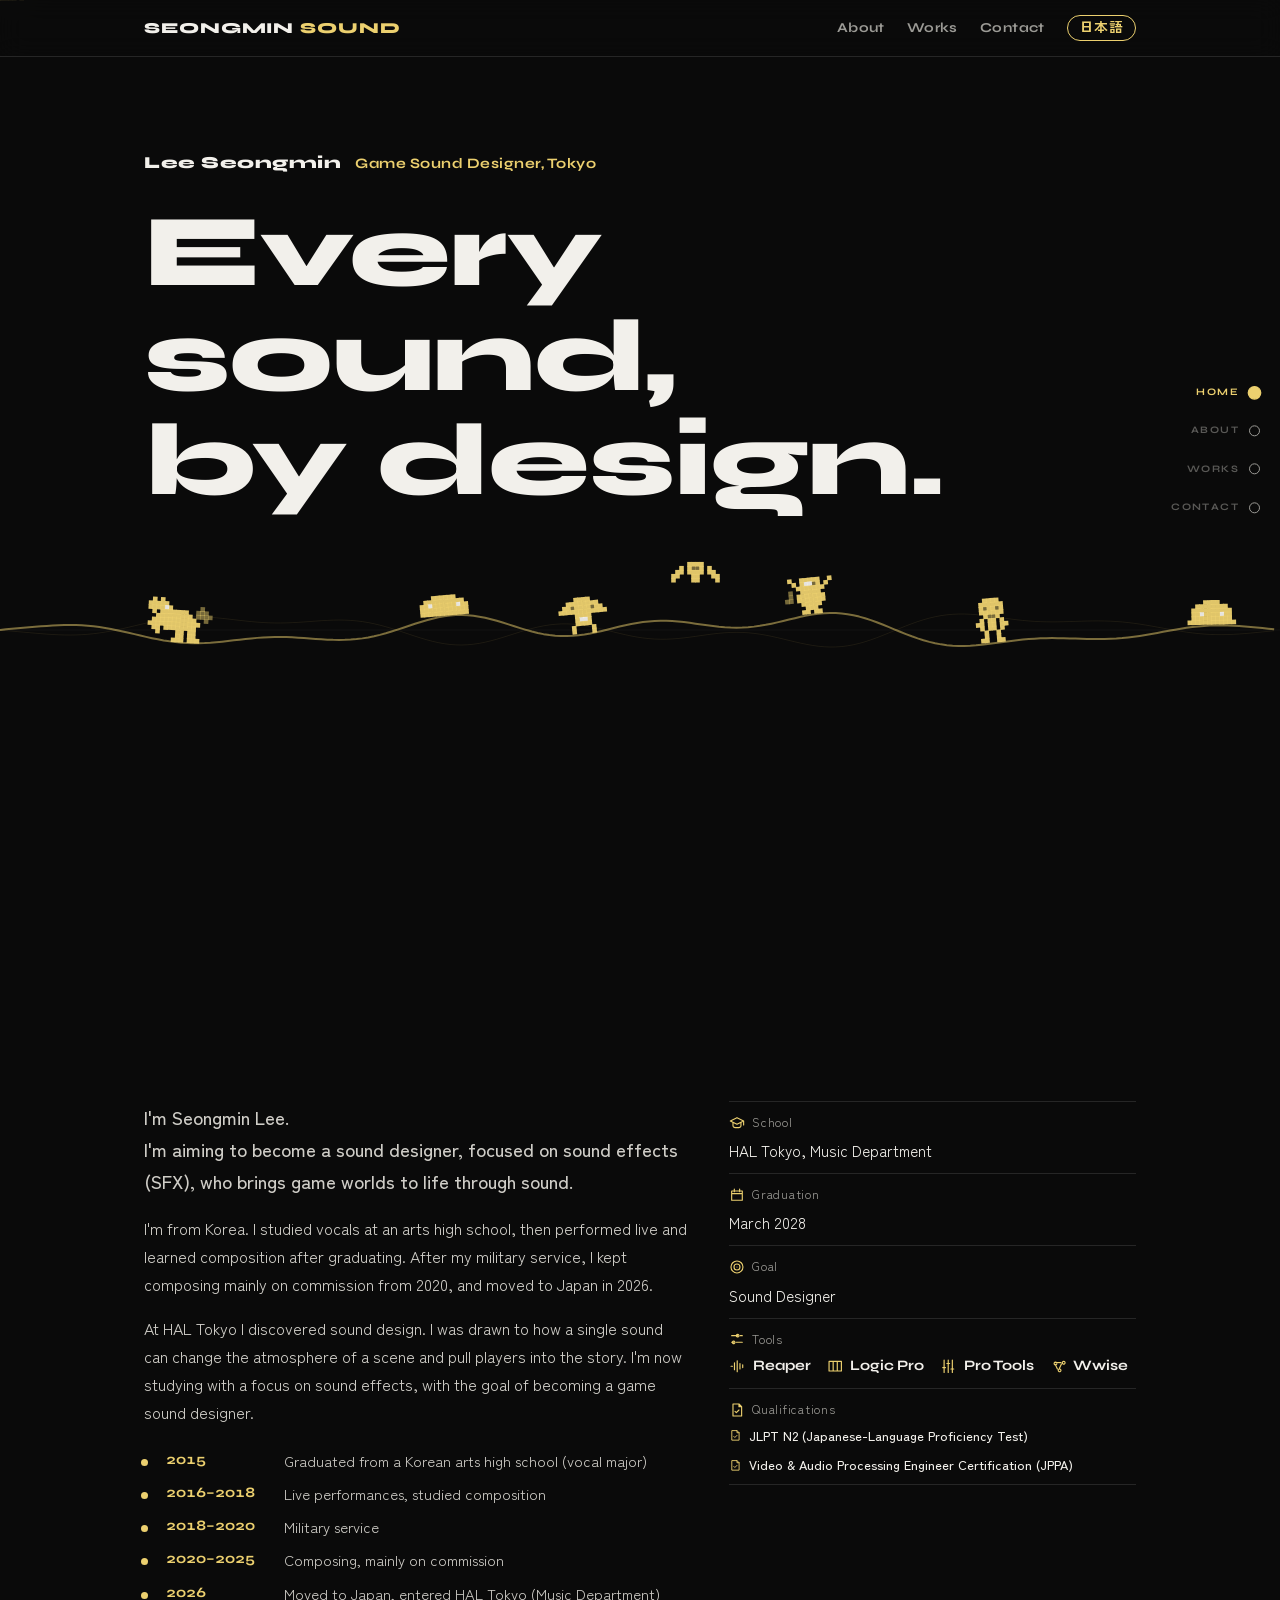
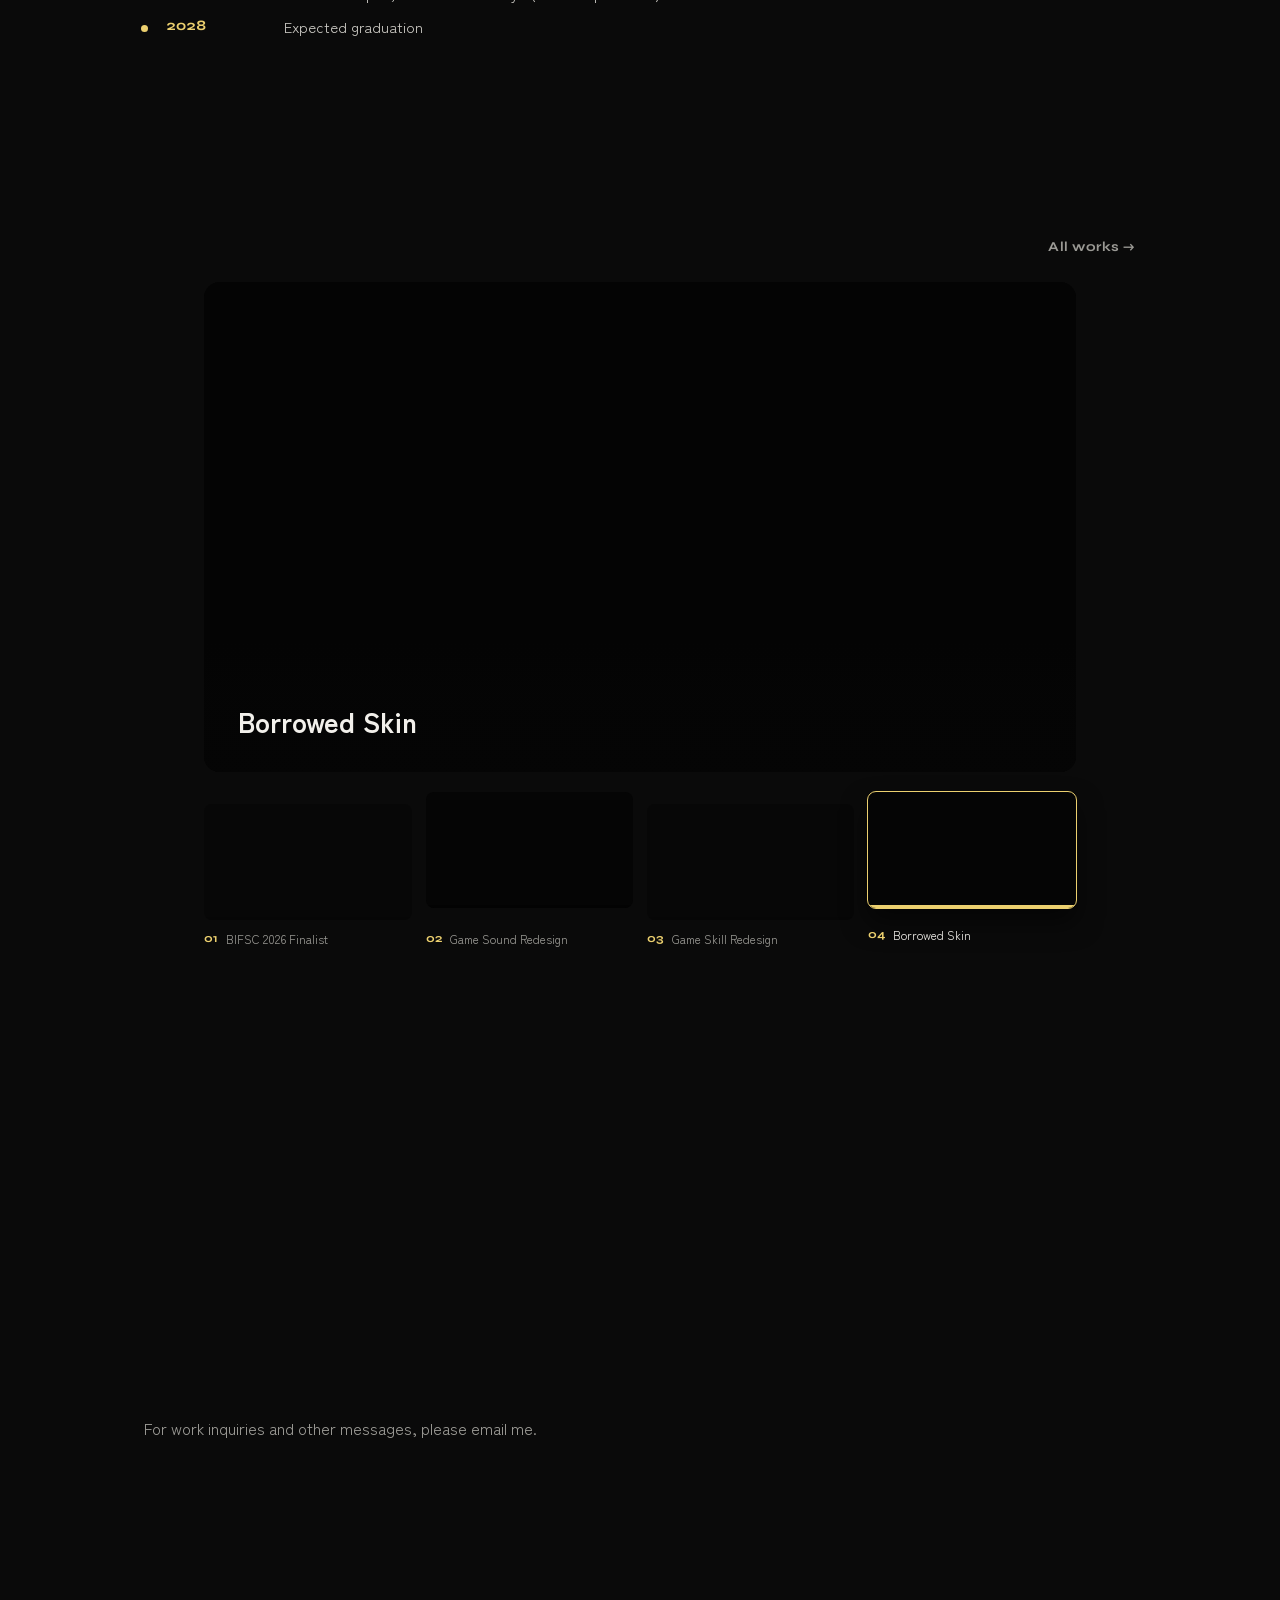
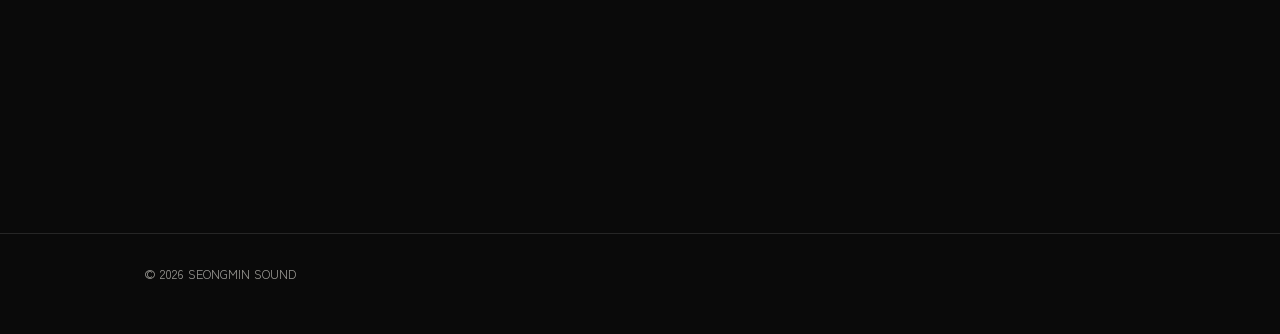
==== commit c6818a53: "Add qualifications row (JLPT N2, JPPA) to About Co-Authored-By: Claude Sonnet 5.5 <noreply@anthropic" ====
--- a/en/index.html
+++ b/en/index.html
@@ -17,7 +17,7 @@
   <link rel="preconnect" href="https://fonts.googleapis.com">
   <link rel="preconnect" href="https://fonts.gstatic.com" crossorigin>
   <link rel="stylesheet" href="https://fonts.googleapis.com/css2?family=Syne:wght@700;800&family=Zen+Kaku+Gothic+New:wght@400;500;700;900&display=swap">
-  <link rel="stylesheet" href="../assets/css/style.css?v=20261013zb">
+  <link rel="stylesheet" href="../assets/css/style.css?v=20261013zc">
 </head>
 <body>
   <canvas class="bg-wave" id="bg-wave" aria-hidden="true" style="position:fixed;top:0;left:0;width:100%;height:100%;z-index:0;pointer-events:none"></canvas>
@@ -64,6 +64,7 @@
             <div><dt data-icon="calendar">Graduation</dt><dd>March 2028</dd></div>
             <div><dt data-icon="goal">Goal</dt><dd>Sound Designer</dd></div>
             <div id="tools-row" hidden><dt data-icon="tools">Tools</dt><dd><ul class="tool-list" id="tool-list"></ul></dd></div>
+            <div id="certs-row" hidden><dt data-icon="cert">Qualifications</dt><dd><ul class="award-mini" id="cert-list"></ul></dd></div>
           </dl>
         </div>
       </div>
@@ -96,10 +97,10 @@
     <div class="wrap">&copy; <span id="year">2026</span> SEONGMIN SOUND</div>
   </footer>
 
-  <script src="../data/site.js?v=20261013zb" defer></script>
-  <script src="../data/works.js?v=20261013zb" defer></script>
-  <script src="../assets/js/wave-bg.js?v=20261013zb" defer></script>
-  <script src="../assets/js/main.js?v=20261013zb" defer></script>
-  <script src="../assets/js/pages.js?v=20261013zb" defer></script>
+  <script src="../data/site.js?v=20261013zc" defer></script>
+  <script src="../data/works.js?v=20261013zc" defer></script>
+  <script src="../assets/js/wave-bg.js?v=20261013zc" defer></script>
+  <script src="../assets/js/main.js?v=20261013zc" defer></script>
+  <script src="../assets/js/pages.js?v=20261013zc" defer></script>
 </body>
 </html>
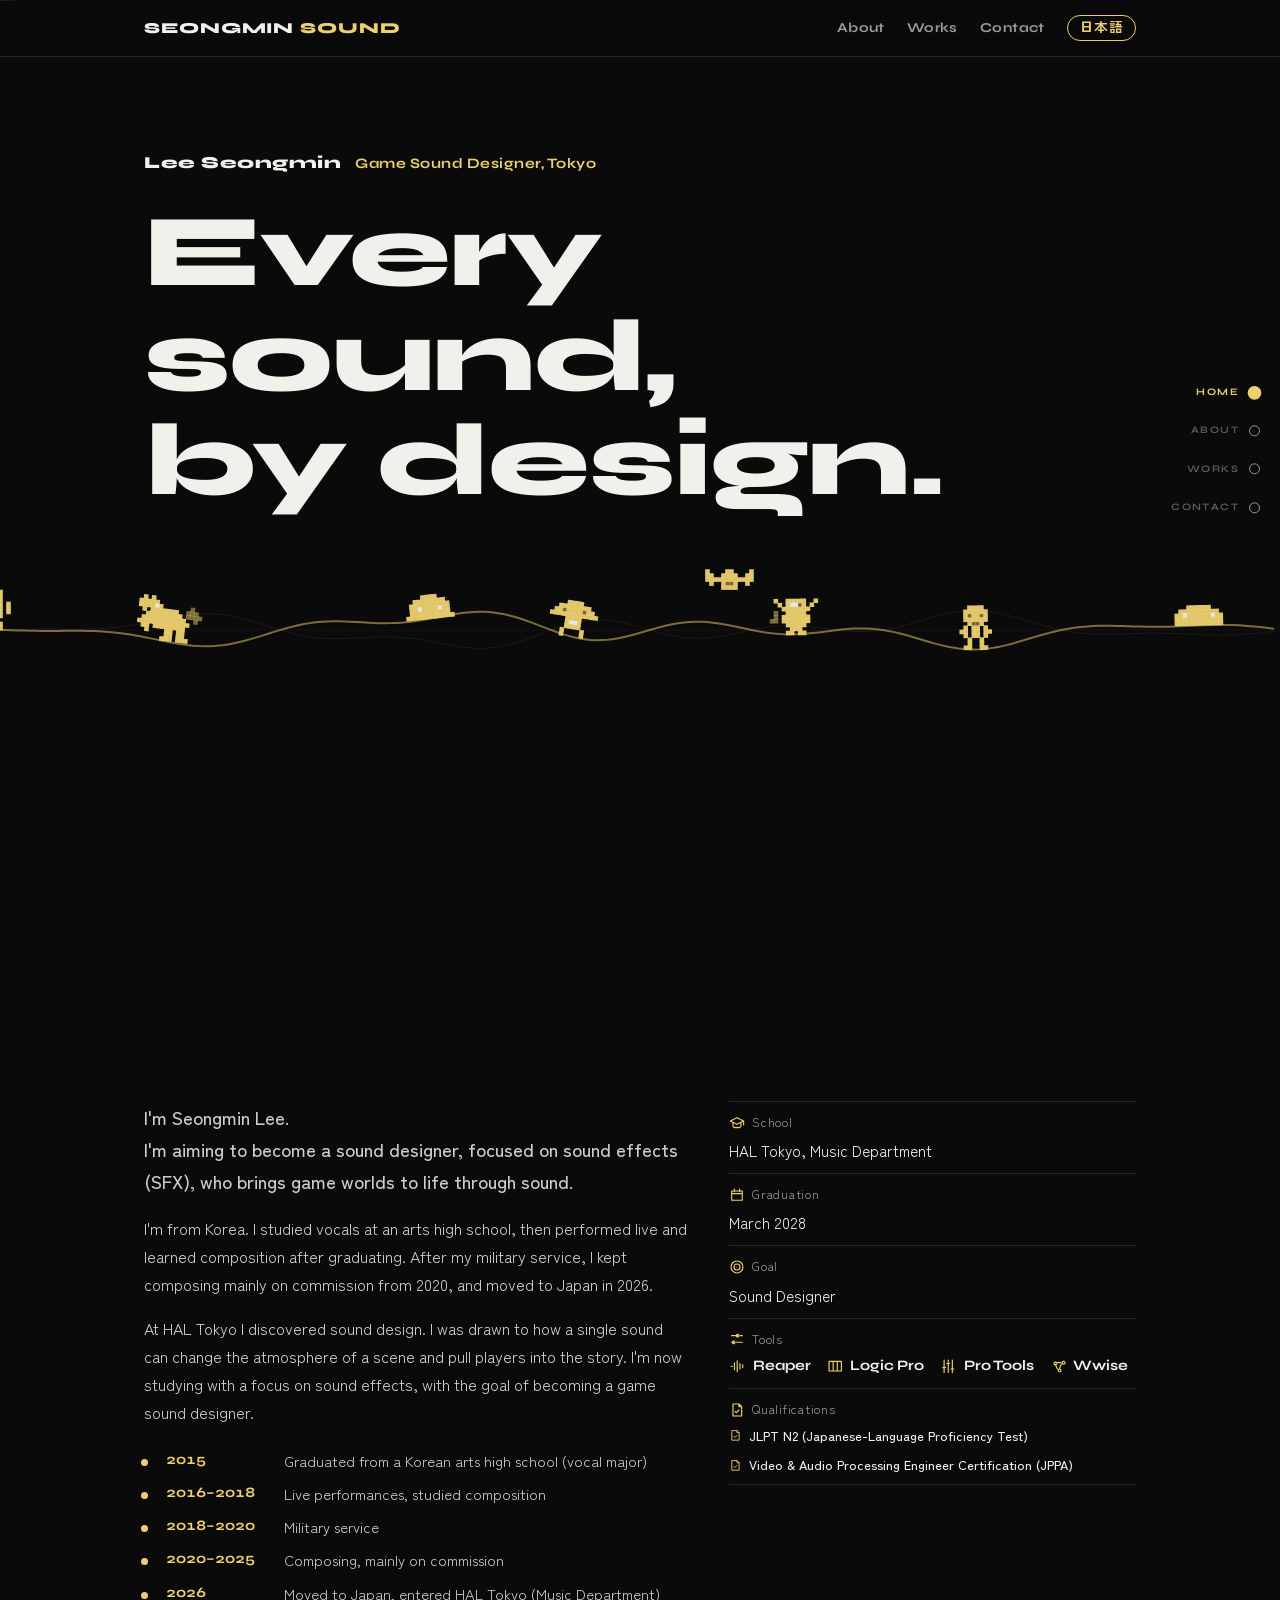
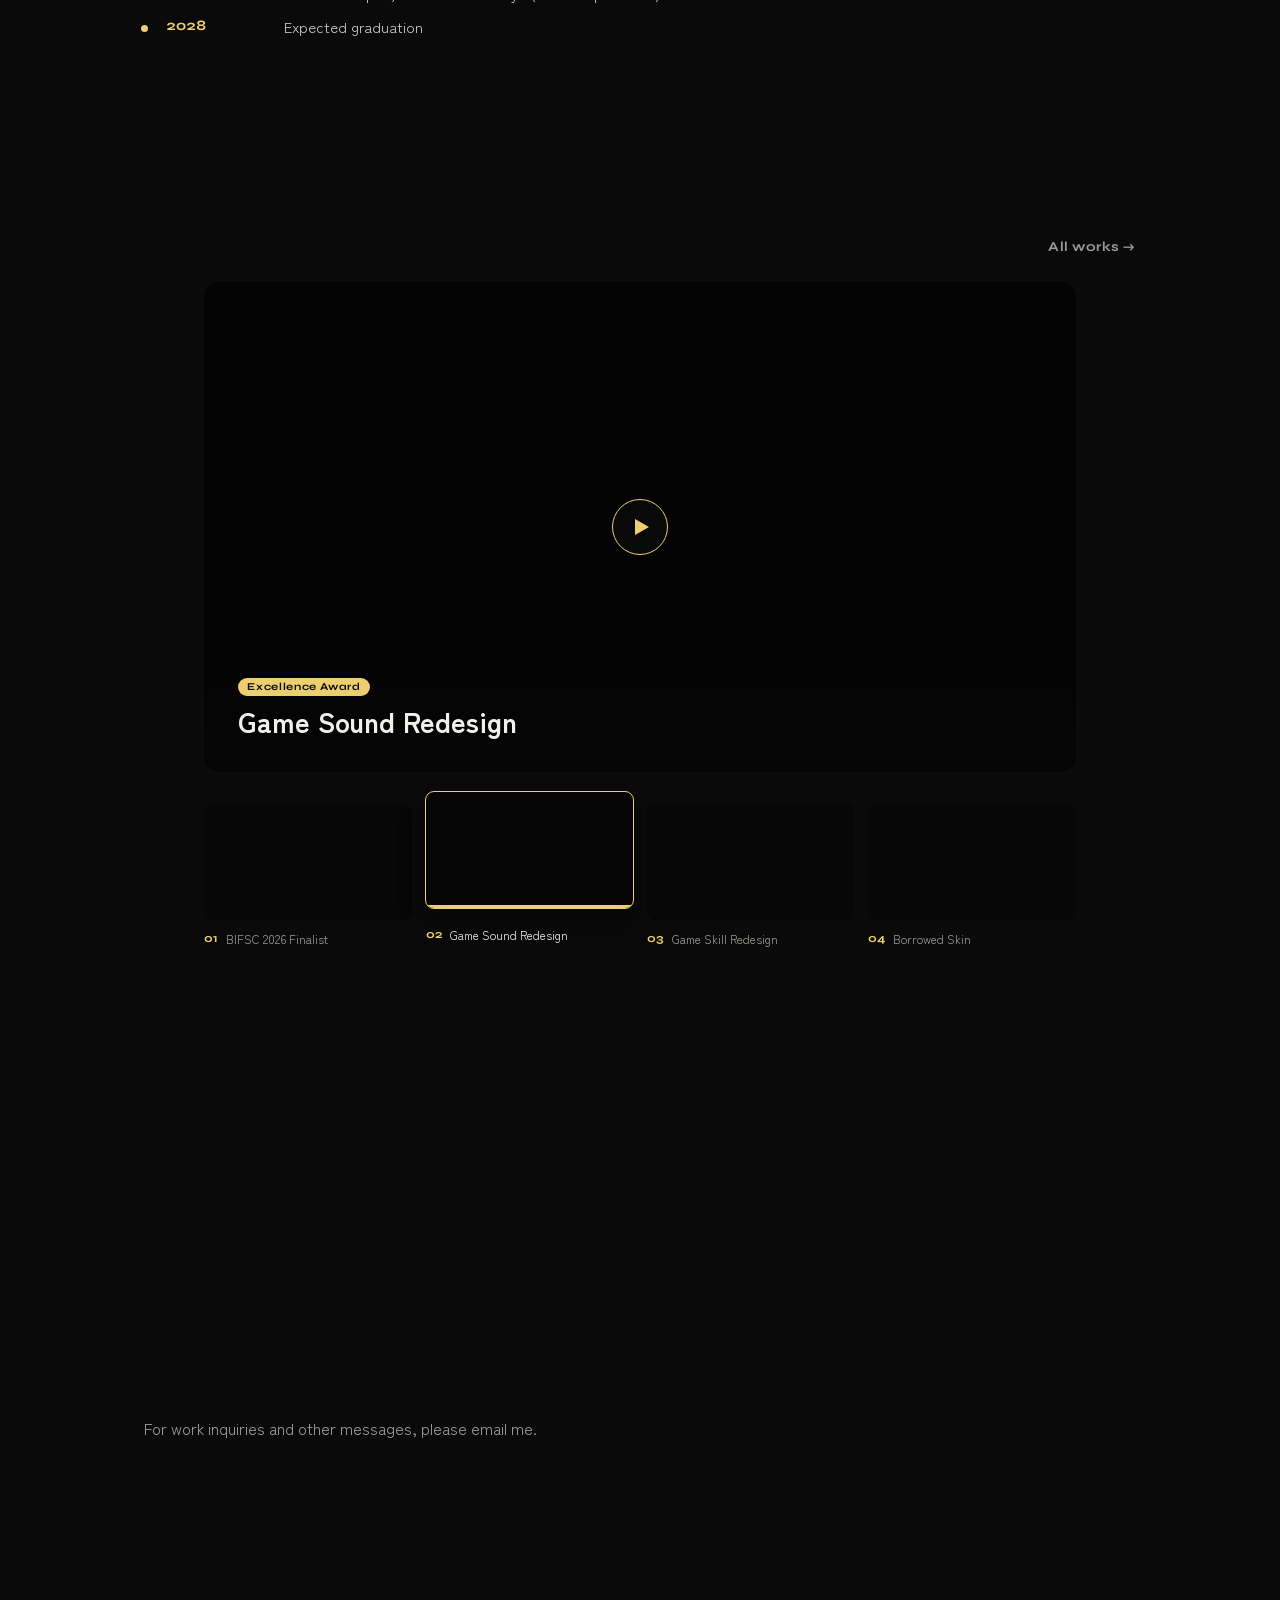
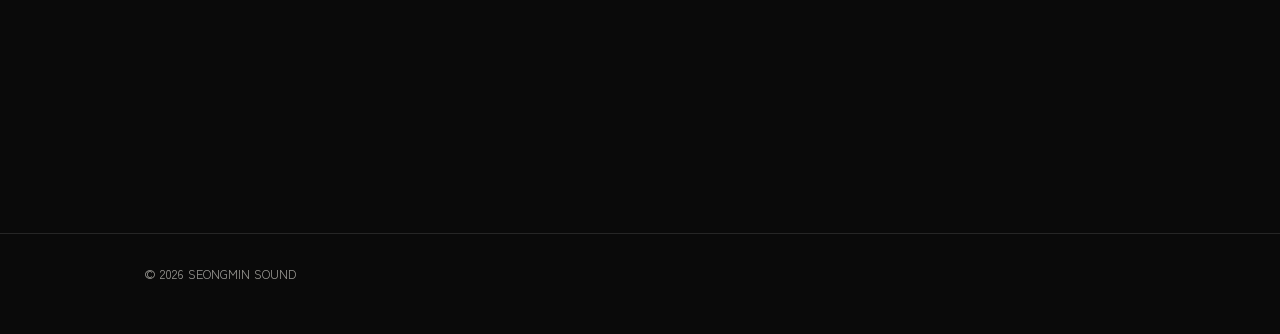
==== commit eaa86df2: "Show the same works on JA and EN pages; hide draft slots Co-Authored-By: Claude Sonnet 5.5 <noreply@" ====
--- a/en/index.html
+++ b/en/index.html
@@ -17,7 +17,7 @@
   <link rel="preconnect" href="https://fonts.googleapis.com">
   <link rel="preconnect" href="https://fonts.gstatic.com" crossorigin>
   <link rel="stylesheet" href="https://fonts.googleapis.com/css2?family=Syne:wght@700;800&family=Zen+Kaku+Gothic+New:wght@400;500;700;900&display=swap">
-  <link rel="stylesheet" href="../assets/css/style.css?v=20261013zc">
+  <link rel="stylesheet" href="../assets/css/style.css?v=20261027a">
 </head>
 <body>
   <canvas class="bg-wave" id="bg-wave" aria-hidden="true" style="position:fixed;top:0;left:0;width:100%;height:100%;z-index:0;pointer-events:none"></canvas>
@@ -97,10 +97,10 @@
     <div class="wrap">&copy; <span id="year">2026</span> SEONGMIN SOUND</div>
   </footer>
 
-  <script src="../data/site.js?v=20261013zc" defer></script>
-  <script src="../data/works.js?v=20261013zc" defer></script>
-  <script src="../assets/js/wave-bg.js?v=20261013zc" defer></script>
-  <script src="../assets/js/main.js?v=20261013zc" defer></script>
-  <script src="../assets/js/pages.js?v=20261013zc" defer></script>
+  <script src="../data/site.js?v=20261027a" defer></script>
+  <script src="../data/works.js?v=20261027a" defer></script>
+  <script src="../assets/js/wave-bg.js?v=20261027a" defer></script>
+  <script src="../assets/js/main.js?v=20261027a" defer></script>
+  <script src="../assets/js/pages.js?v=20261027a" defer></script>
 </body>
 </html>
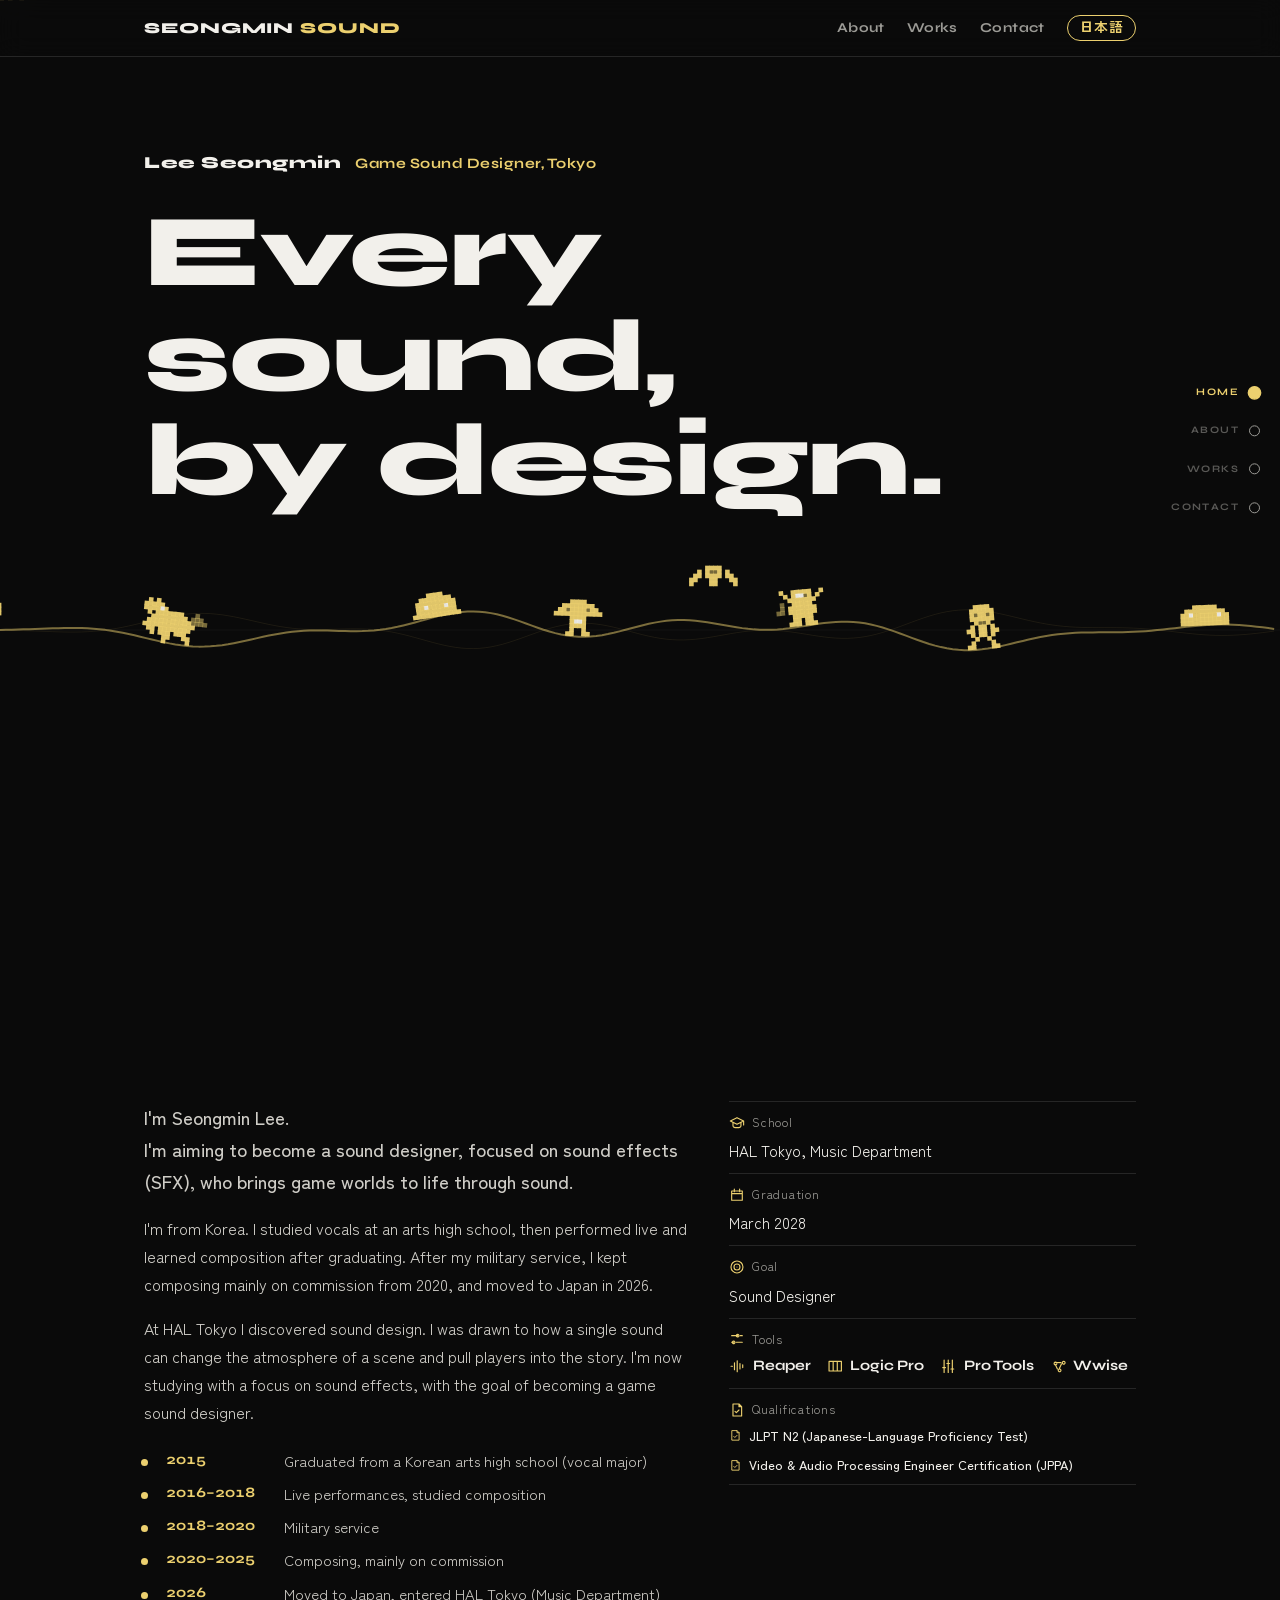
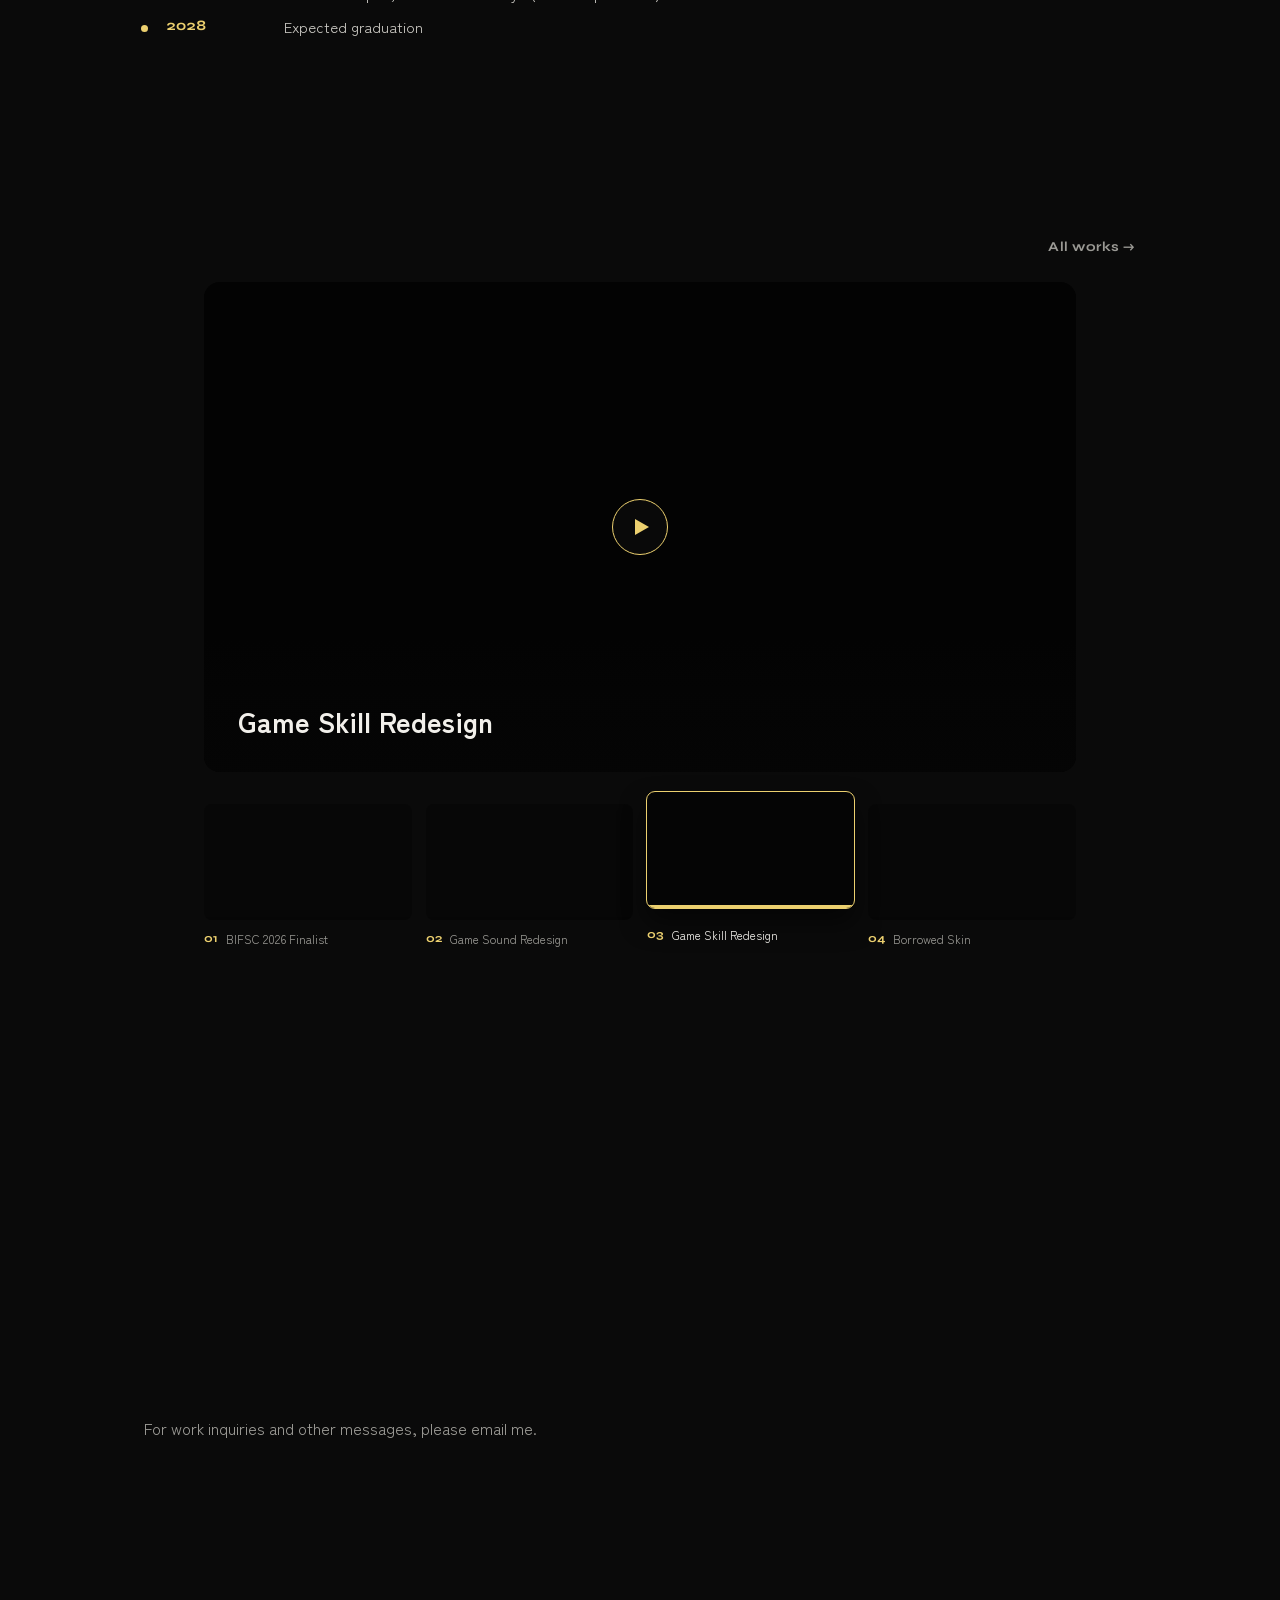
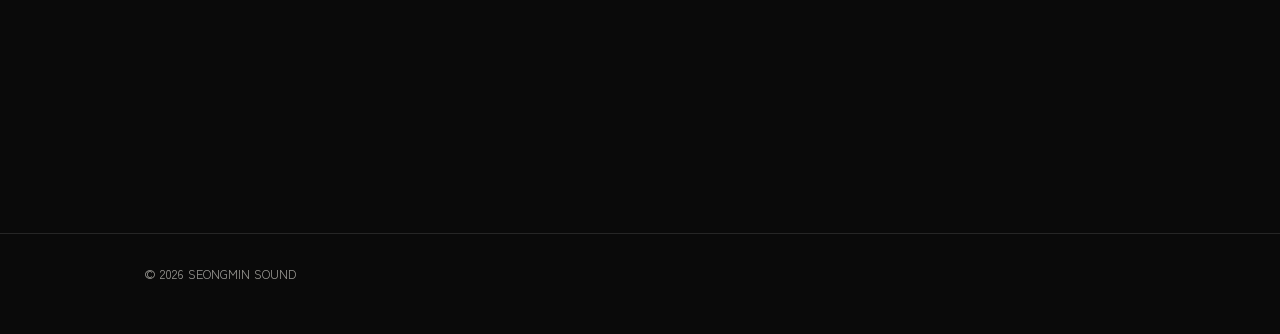
==== commit d47a3453: "Fill production notes for CAPCOM, BIFSC and Black Desert (JA/EN); paragraph breaks in notes Co-Autho" ====
--- a/en/index.html
+++ b/en/index.html
@@ -17,7 +17,7 @@
   <link rel="preconnect" href="https://fonts.googleapis.com">
   <link rel="preconnect" href="https://fonts.gstatic.com" crossorigin>
   <link rel="stylesheet" href="https://fonts.googleapis.com/css2?family=Syne:wght@700;800&family=Zen+Kaku+Gothic+New:wght@400;500;700;900&display=swap">
-  <link rel="stylesheet" href="../assets/css/style.css?v=20261027a">
+  <link rel="stylesheet" href="../assets/css/style.css?v=20261027c">
 </head>
 <body>
   <canvas class="bg-wave" id="bg-wave" aria-hidden="true" style="position:fixed;top:0;left:0;width:100%;height:100%;z-index:0;pointer-events:none"></canvas>
@@ -97,10 +97,10 @@
     <div class="wrap">&copy; <span id="year">2026</span> SEONGMIN SOUND</div>
   </footer>
 
-  <script src="../data/site.js?v=20261027a" defer></script>
-  <script src="../data/works.js?v=20261027a" defer></script>
-  <script src="../assets/js/wave-bg.js?v=20261027a" defer></script>
-  <script src="../assets/js/main.js?v=20261027a" defer></script>
-  <script src="../assets/js/pages.js?v=20261027a" defer></script>
+  <script src="../data/site.js?v=20261027c" defer></script>
+  <script src="../data/works.js?v=20261027c" defer></script>
+  <script src="../assets/js/wave-bg.js?v=20261027c" defer></script>
+  <script src="../assets/js/main.js?v=20261027c" defer></script>
+  <script src="../assets/js/pages.js?v=20261027c" defer></script>
 </body>
 </html>
--- a/assets/css/style.css
+++ b/assets/css/style.css
@@ -501,6 +501,7 @@
 /* ---------- 詳細ポップアップの「制作メモ」 ---------- */
 .modal-aside { padding: 22px 28px 30px; border-top: 1px solid var(--line); }
 .modal-aside[hidden] { display: none; }
+@media (max-width: 720px) { .modal-aside { padding: 20px 18px 28px; } }
 /* PC: 左に映像と情報、右に制作メモ。それぞれ別々にスクロールできる */
 @media (min-width: 900px) {
   .modal:has(.has-notes) { width: min(1240px, 96vw); height: min(86vh, 760px); overflow: hidden; }
@@ -510,6 +511,7 @@
 }
 .modal-notes-title { font-family: var(--font-display); font-size: 0.78rem; font-weight: 800; letter-spacing: 0.14em; text-transform: uppercase; color: var(--accent); margin-bottom: 14px; }
 .note + .note { margin-top: 20px; }
+.note-text + .note-text { margin-top: 8px; }
 .note-heading { font-size: 0.95rem; font-weight: 700; line-height: 1.5; }
 .note-text { margin-top: 6px; color: var(--body); font-size: 0.92rem; line-height: 1.85; }
 .note-figure { margin: 12px 0 0; }
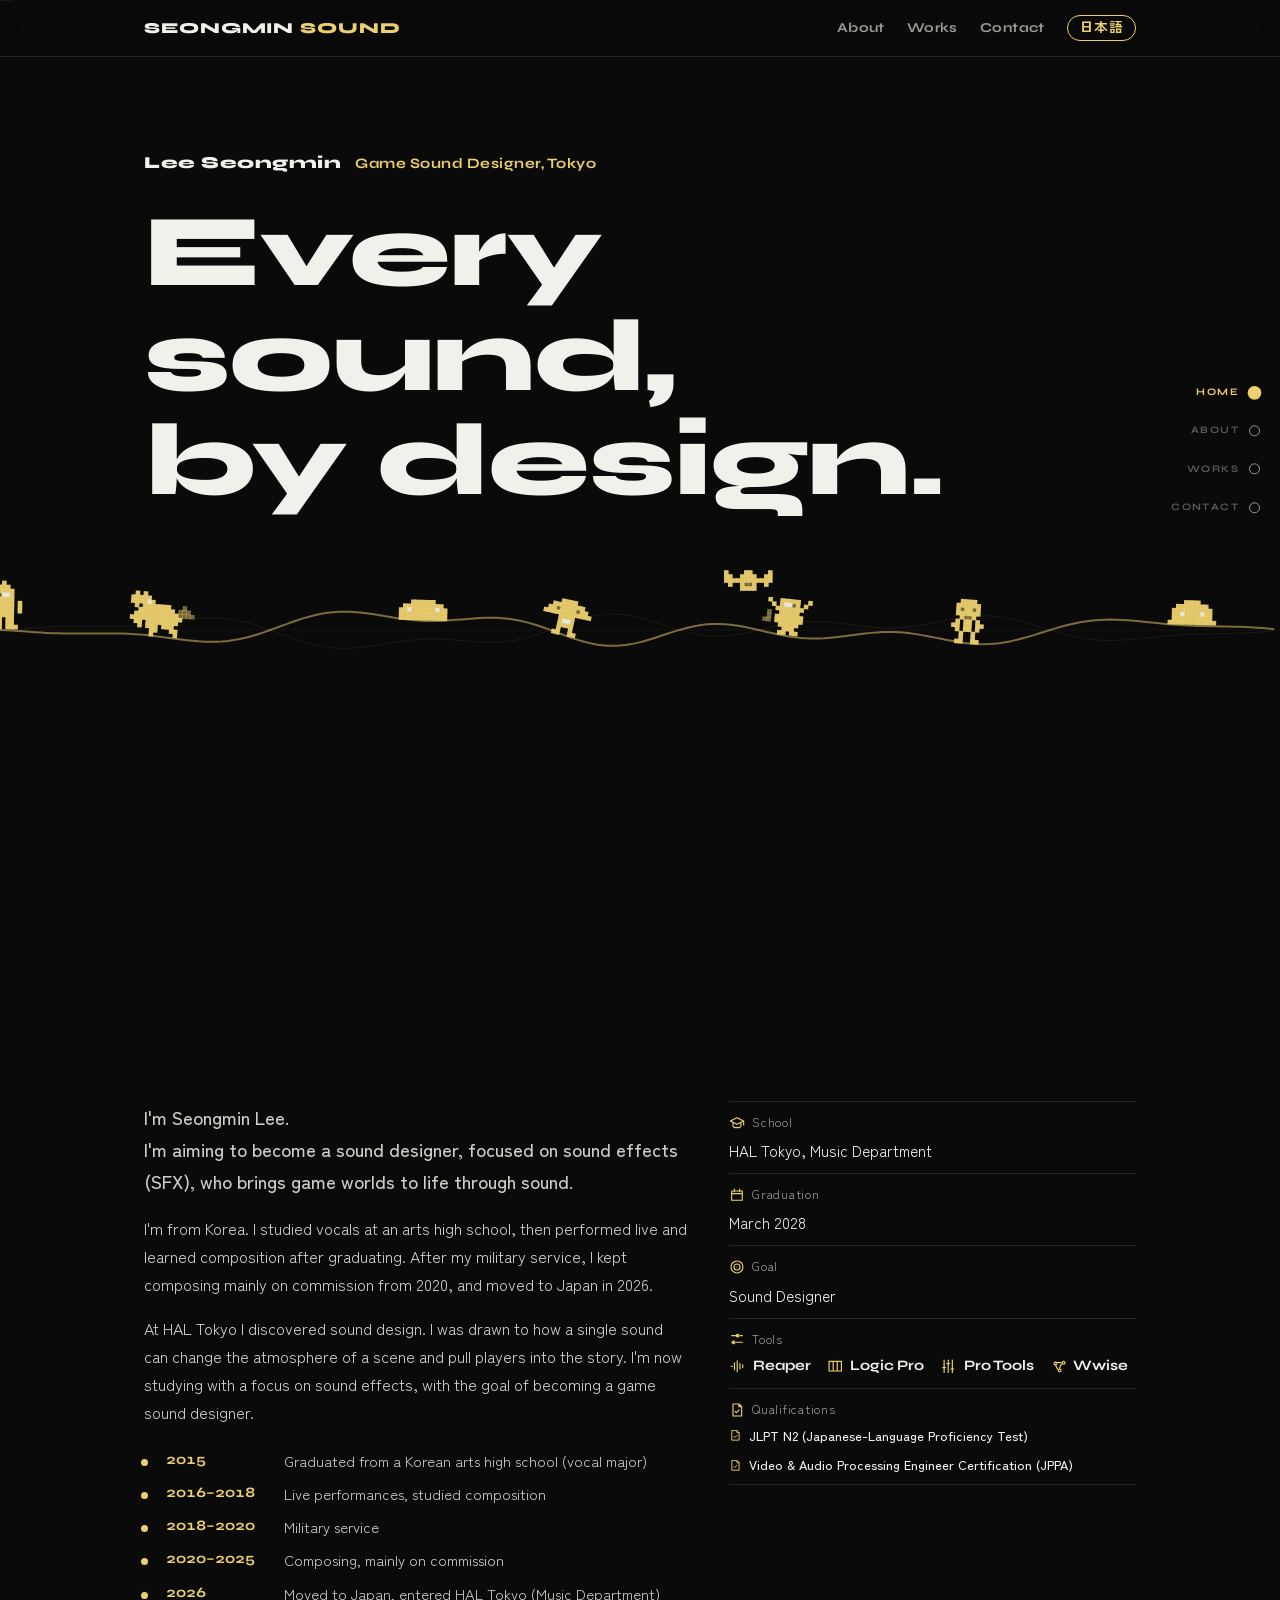
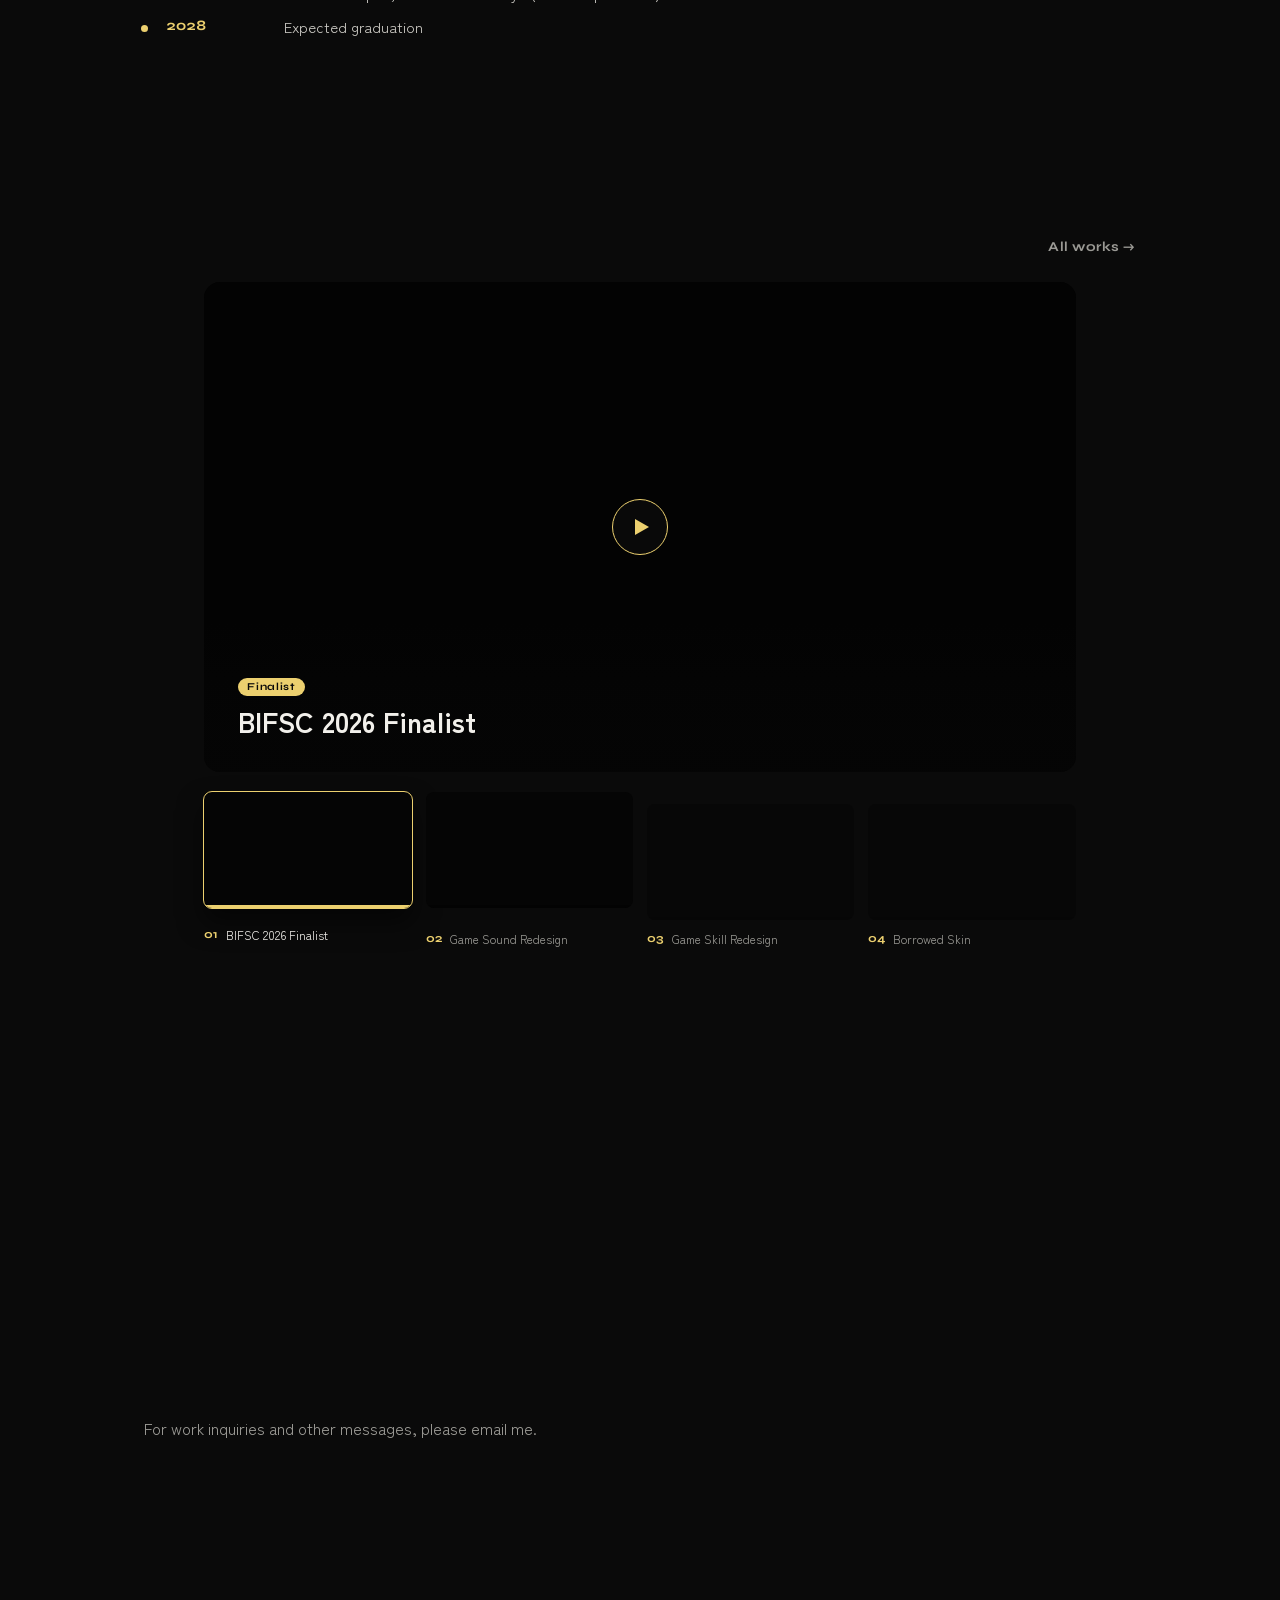
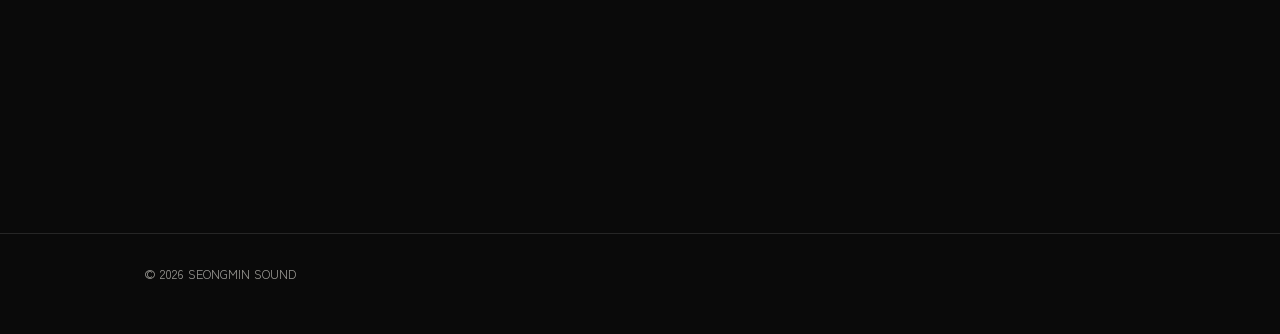
==== commit 7ca96960: "Remove production notes from Borrowed Skin Co-Authored-By: Claude Opus 5.5 <noreply@anthropic.com> C" ====
--- a/en/index.html
+++ b/en/index.html
@@ -17,7 +17,7 @@
   <link rel="preconnect" href="https://fonts.googleapis.com">
   <link rel="preconnect" href="https://fonts.gstatic.com" crossorigin>
   <link rel="stylesheet" href="https://fonts.googleapis.com/css2?family=Syne:wght@700;800&family=Zen+Kaku+Gothic+New:wght@400;500;700;900&display=swap">
-  <link rel="stylesheet" href="../assets/css/style.css?v=20261027c">
+  <link rel="stylesheet" href="../assets/css/style.css?v=20261027d">
 </head>
 <body>
   <canvas class="bg-wave" id="bg-wave" aria-hidden="true" style="position:fixed;top:0;left:0;width:100%;height:100%;z-index:0;pointer-events:none"></canvas>
@@ -97,10 +97,10 @@
     <div class="wrap">&copy; <span id="year">2026</span> SEONGMIN SOUND</div>
   </footer>
 
-  <script src="../data/site.js?v=20261027c" defer></script>
-  <script src="../data/works.js?v=20261027c" defer></script>
-  <script src="../assets/js/wave-bg.js?v=20261027c" defer></script>
-  <script src="../assets/js/main.js?v=20261027c" defer></script>
-  <script src="../assets/js/pages.js?v=20261027c" defer></script>
+  <script src="../data/site.js?v=20261027d" defer></script>
+  <script src="../data/works.js?v=20261027d" defer></script>
+  <script src="../assets/js/wave-bg.js?v=20261027d" defer></script>
+  <script src="../assets/js/main.js?v=20261027d" defer></script>
+  <script src="../assets/js/pages.js?v=20261027d" defer></script>
 </body>
 </html>
